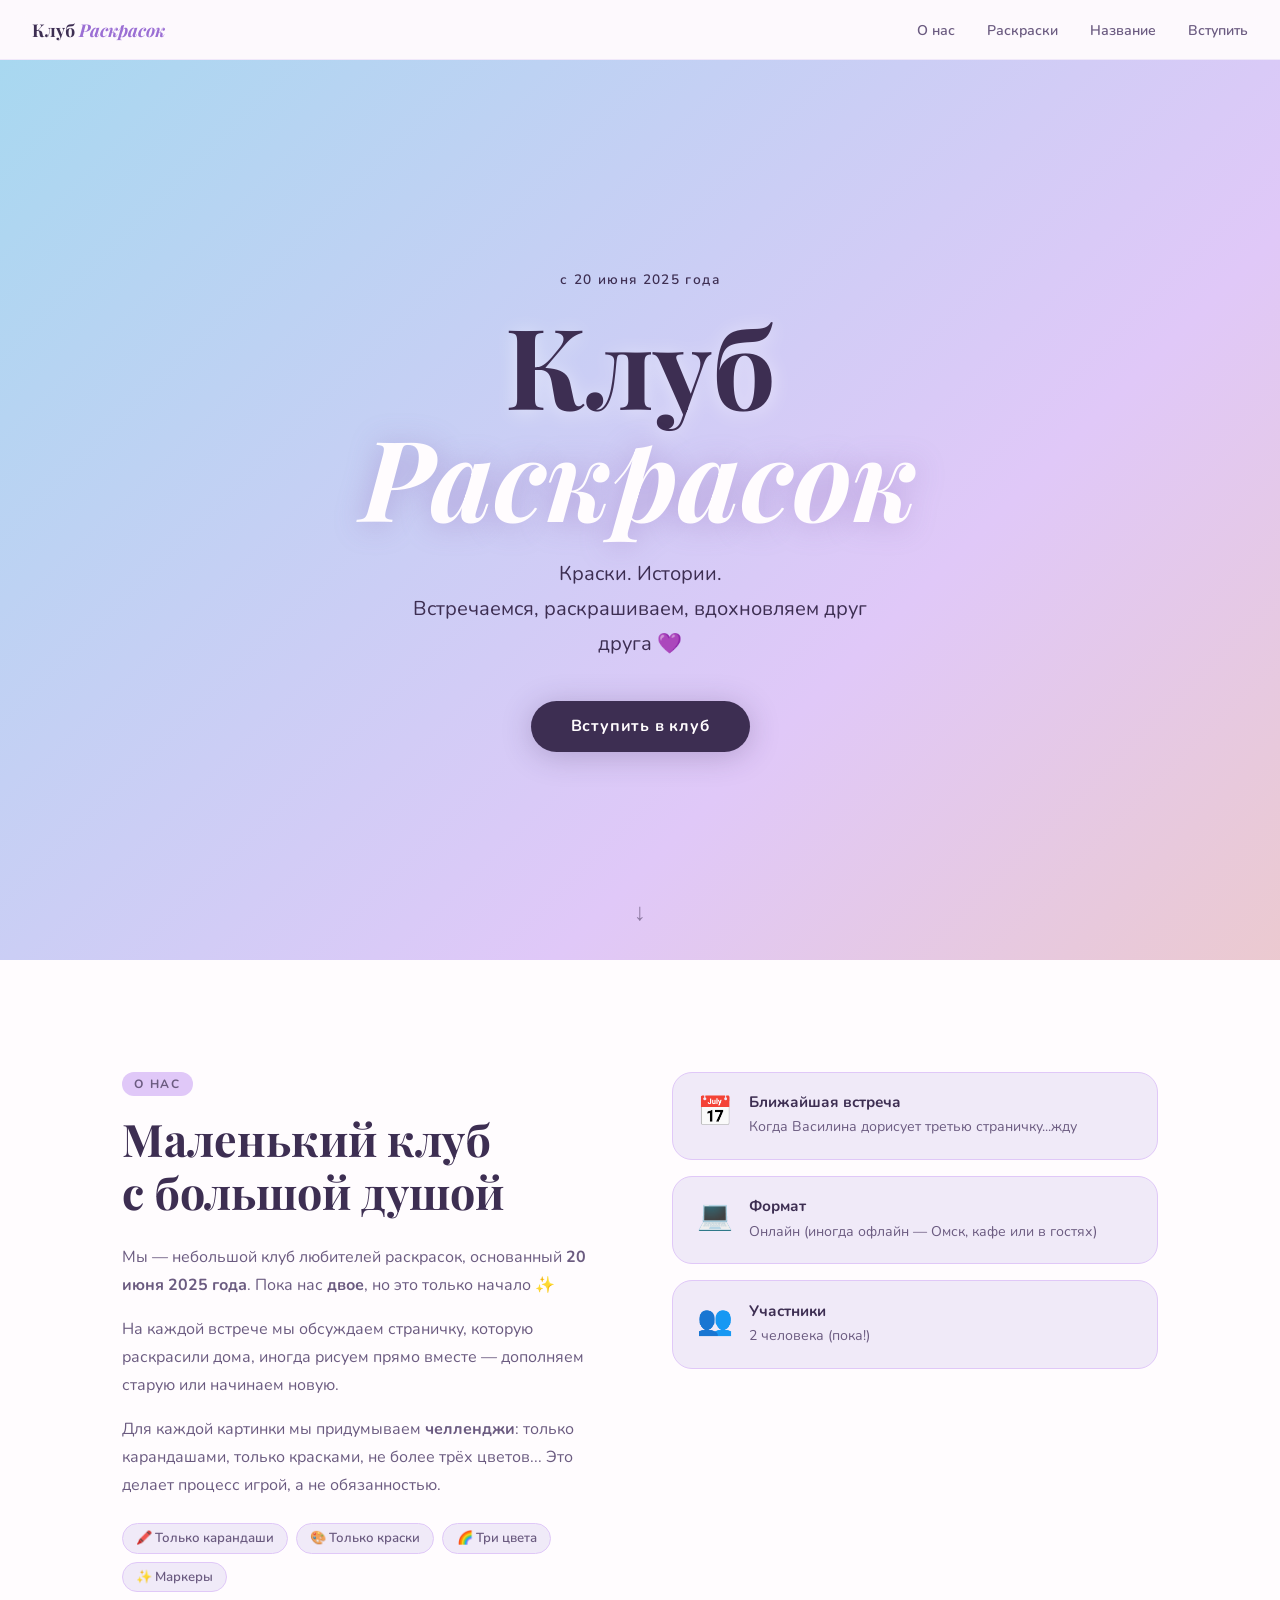
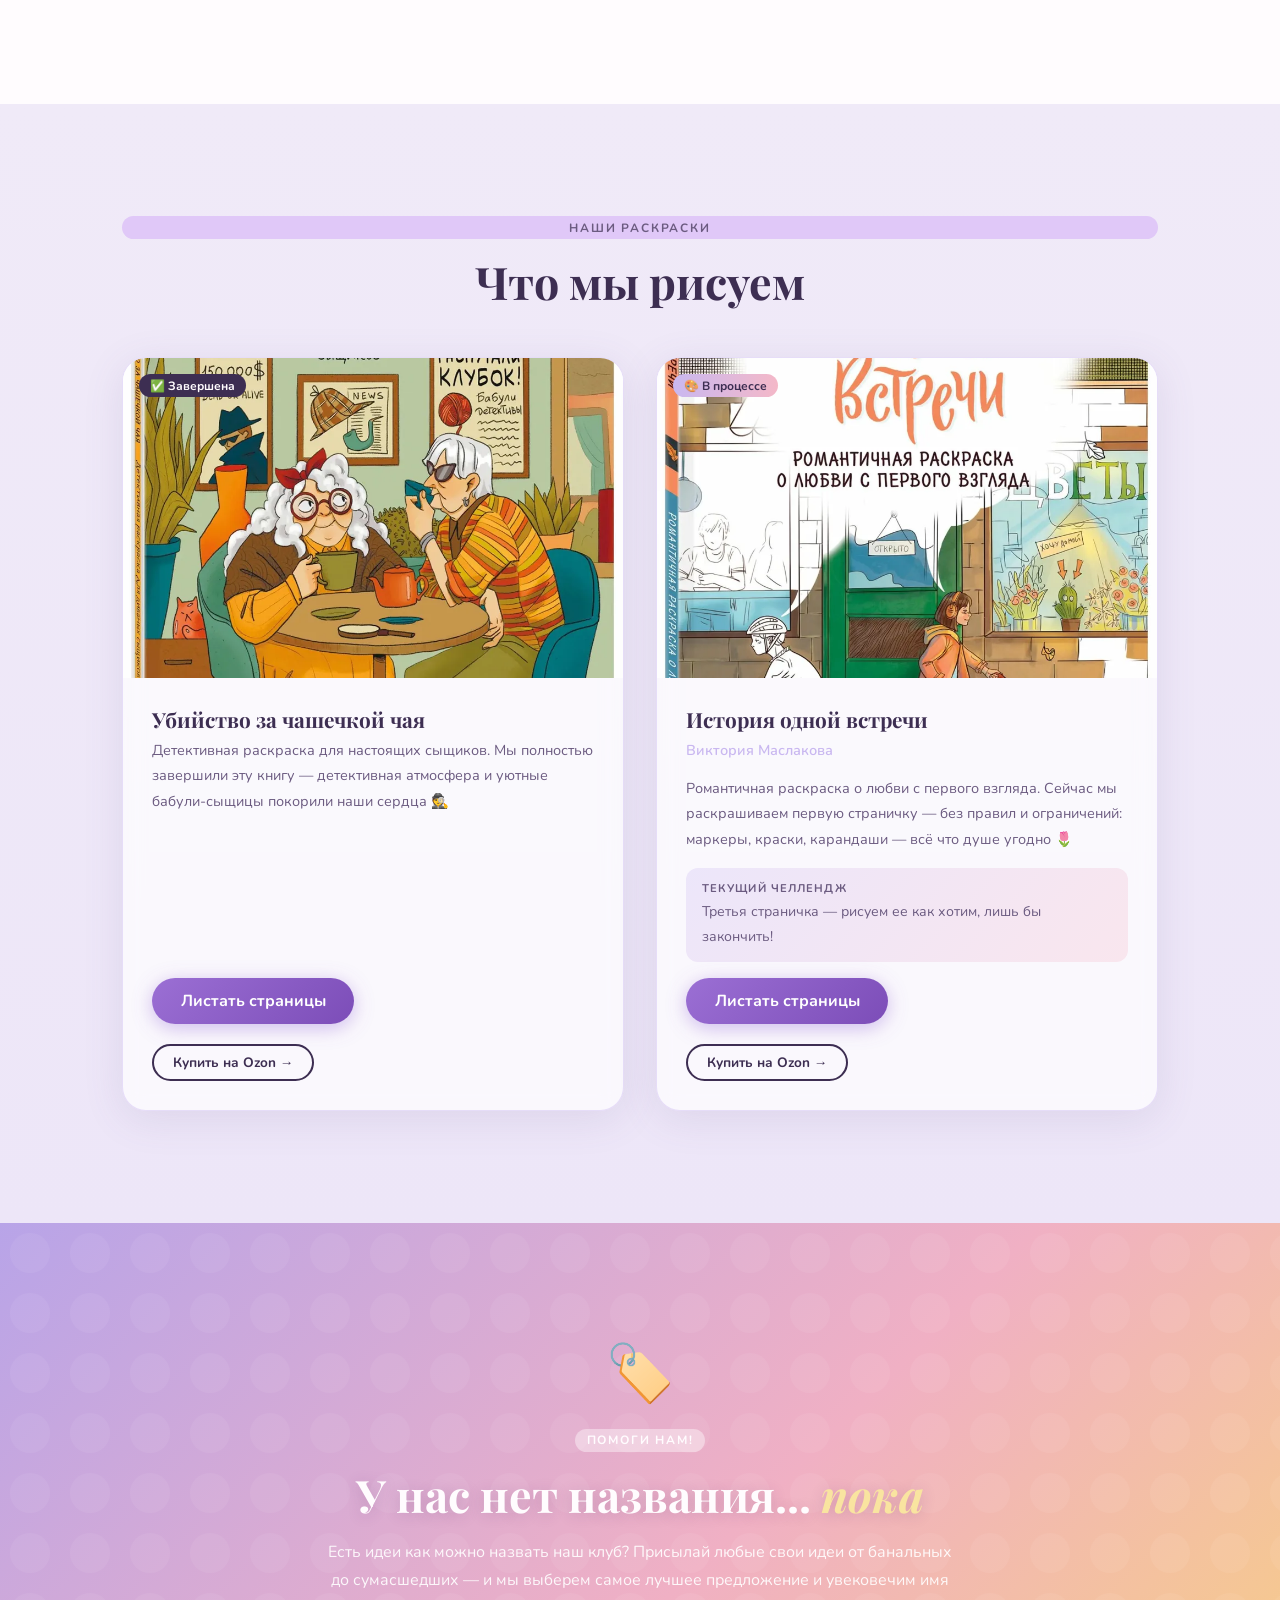
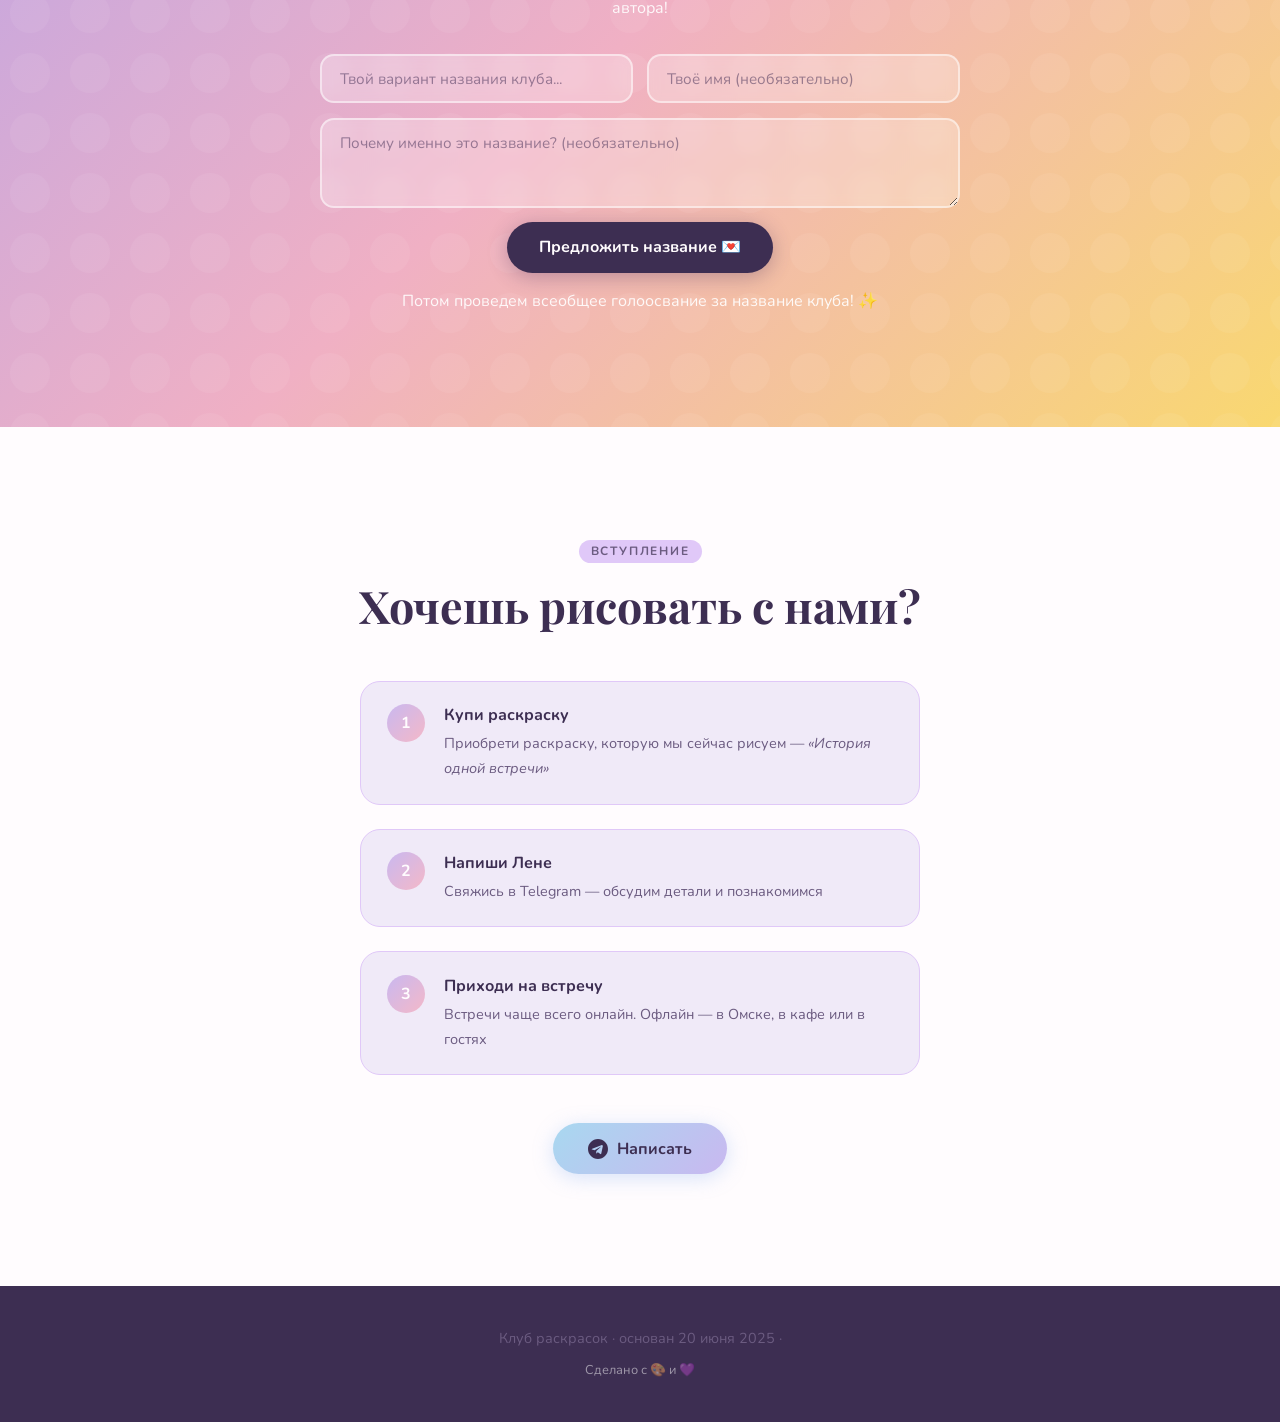
==== index.html @ 457fa199 "ь" ====
<!DOCTYPE html>
<html lang="ru">
<head>
  <meta charset="UTF-8" />
  <meta name="viewport" content="width=device-width, initial-scale=1.0" />
  <title>Клуб раскрасок</title>
  <link rel="icon" href="data:image/svg+xml,<svg xmlns='http://www.w3.org/2000/svg' viewBox='0 0 100 100'><text y='.9em' font-size='90'>🎨</text></svg>" />
  <link rel="preconnect" href="https://fonts.googleapis.com" />
  <link rel="preconnect" href="https://fonts.gstatic.com" crossorigin />
  <link href="https://fonts.googleapis.com/css2?family=Playfair+Display:ital,wght@0,400;0,700;1,400&family=Nunito:wght@300;400;600;700&display=swap" rel="stylesheet" />
  <link rel="stylesheet" href="style.css" />
</head>
<body>
  <!-- NAVIGATION -->
  <nav class="nav" id="nav">
    <a href="index.html" class="nav-logo">Клуб <em>Раскрасок</em></a>
    <ul class="nav-links">
      <li><a href="#about">О нас</a></li>
      <li><a href="#books">Раскраски</a></li>
      <li><a href="#naming">Название</a></li>
      <li><a href="#join">Вступить</a></li>
    </ul>
    <button class="nav-burger" id="nav-burger" aria-label="Меню">
      <span></span><span></span><span></span>
    </button>
  </nav>

  <!-- MOBILE MENU -->
  <div class="nav-mobile" id="nav-mobile">
    <a href="#about" class="nav-mobile-link">О нас</a>
    <a href="#books" class="nav-mobile-link">Раскраски</a>
    <a href="#naming" class="nav-mobile-link">Предложить название</a>
    <a href="#join" class="nav-mobile-link">Вступить в клуб</a>
  </div>


  <!-- HERO -->
  <section class="hero">
    <div class="hero-bg"></div>
    <div class="emoji-layer" aria-hidden="true">
      <span class="e e1">🎨</span>
      <span class="e e2">🖌️</span>
      <span class="e e3">🌸</span>
      <span class="e e4">💛</span>
      <span class="e e5">👩‍🎨</span>
      <span class="e e6">🖍️</span>
      <span class="e e7">💜</span>
      <span class="e e8">🌷</span>
      <span class="e e9">🎨</span>
      <span class="e e10">💗</span>
      <span class="e e11">✏️</span>
      <span class="e e12">🌸</span>
      <span class="e e13">🖌️</span>
      <span class="e e14">💛</span>
    </div>
    <div class="hero-content">
      <p class="hero-since">с 20 июня 2025 года</p>
      <h1 class="hero-title">Клуб<br /><em>Раскрасок</em></h1>
      <p class="hero-sub">Краски. Истории.<br />Встречаемся, раскрашиваем, вдохновляем друг друга 💜</p>
      <a href="#join" class="btn-hero">Вступить в клуб</a>
    </div>
    <div class="hero-scroll-hint">↓</div>
  </section>

  <!-- ABOUT -->
  <section class="about" id="about">
    <div class="container">
      <div class="about-grid">
        <div class="about-text">
          <span class="section-tag">О нас</span>
          <h2>Маленький клуб<br />с большой душой</h2>
          <p>Мы — небольшой клуб любителей раскрасок, основанный <strong>20 июня 2025 года</strong>. Пока нас <strong>двое</strong>, но это только начало ✨</p>
          <p>На каждой встрече мы обсуждаем страничку, которую раскрасили дома, иногда рисуем прямо вместе — дополняем старую или начинаем новую.</p>
          <p>Для каждой картинки мы придумываем <strong>челленджи</strong>: только карандашами, только красками, не более трёх цветов... Это делает процесс игрой, а не обязанностью.</p>
          <div class="about-chips">
            <span>🖍️ Только карандаши</span>
            <span>🎨 Только краски</span>
            <span>🌈 Три цвета</span>
            <span>✨ Маркеры</span>
          </div>
        </div>
        <div class="about-visual">
          <div class="about-card">
            <div class="about-card-icon">📅</div>
            <div>
              <strong>Ближайшая встреча</strong>
              <p>Когда Василина дорисует третью страничку...жду</p>
            </div>
          </div>
          <div class="about-card">
            <div class="about-card-icon">💻</div>
            <div>
              <strong>Формат</strong>
              <p>Онлайн (иногда офлайн — Омск, кафе или в гостях)</p>
            </div>
          </div>
          <div class="about-card">
            <div class="about-card-icon">👥</div>
            <div>
              <strong>Участники</strong>
              <p>2 человека (пока!)</p>
            </div>
          </div>
        </div>
      </div>
    </div>
  </section>

  <!-- BOOKS -->
  <section class="books" id="books">
    <div class="container">
      <span class="section-tag">Наши раскраски</span>
      <h2>Что мы рисуем</h2>
      <div class="books-grid">

        <!-- Book 1 — completed -->
        <div class="book-card done">
          <div class="book-badge">✅ Завершена</div>
          <div class="book-img-wrap">
            <img src="book1.png" alt="Убийство за чашечкой чая" />
          </div>
          <div class="book-info">
            <h3>Убийство за чашечкой чая</h3>
            <p>Детективная раскраска для настоящих сыщиков. Мы полностью завершили эту книгу — детективная атмосфера и уютные бабули-сыщицы покорили наши сердца 🕵️</p>
            <div class="book-buttons"><a href="review-tea.html" class="btn-review">Листать страницы</a><a href="https://ozon.ru/t/fIJkJTm" target="_blank" rel="noopener" class="btn-outline">Купить на Ozon →</a></div>
          </div>
        </div>

        <!-- Book 2 — in progress -->
        <div class="book-card active">
          <div class="book-badge progress">🎨 В процессе</div>
          <div class="book-img-wrap">
            <img src="book2.png" alt="История одной встречи" />
          </div>
          <div class="book-info">
            <h3>История одной встречи</h3>
            <p class="book-author">Виктория Маслакова</p>
            <p>Романтичная раскраска о любви с первого взгляда. Сейчас мы раскрашиваем первую страничку — без правил и ограничений: маркеры, краски, карандаши — всё что душе угодно 🌷</p>
            <div class="challenge-box">
              <span class="challenge-label">Текущий челлендж</span>
              <p>Третья страничка — рисуем ее как хотим, лишь бы закончить!</p>
            </div>
            <div class="book-buttons"><a href="review-meeting.html" class="btn-review">Листать страницы</a><a href="https://ozon.ru/t/7WxLxIC" target="_blank" rel="noopener" class="btn-outline">Купить на Ozon →</a></div>
          </div>
        </div>

      </div>
    </div>
  </section>

  <!-- NAME PROPOSAL -->
  <section class="naming" id="naming">
    <div class="container">
      <div class="naming-inner">
        <div class="naming-deco" aria-hidden="true">🏷️</div>
        <span class="section-tag light">Помоги нам!</span>
        <h2>У нас нет названия... <em>пока</em></h2>
        <p>Есть идеи как можно назвать наш клуб? Присылай любые свои идеи от банальных до сумасшедших — и мы выберем самое лучшее предложение и увековечим имя автора!</p>
        <form class="name-form" action="https://formspree.io/f/xlgpzerj" method="POST">
          <input type="hidden" name="_subject" value="Предложение названия клуба раскрасок" />
          <input type="hidden" name="_replyto" value="eavrublevskaya@gmail.com" />
          <input type="hidden" name="email" value="eavrublevskaya@gmail.com" />
          <div class="form-row">
            <input type="text" name="club_name" placeholder="Твой вариант названия клуба..." required />
            <input type="text" name="author" placeholder="Твоё имя (необязательно)" />
          </div>
          <textarea name="message" placeholder="Почему именно это название? (необязательно)" rows="3"></textarea>
          <button type="submit" class="btn-submit">Предложить название 💌</button>
          <p class="form-note">Потом проведем всеобщее голоосвание за название клуба! ✨</p>
        </form>
      </div>
    </div>
  </section>

  <!-- JOIN -->
  <section class="join" id="join">
    <div class="container">
      <span class="section-tag">Вступление</span>
      <h2>Хочешь рисовать с нами?</h2>
      <div class="join-steps">
        <div class="step">
          <div class="step-num">1</div>
          <div class="step-text">
            <strong>Купи раскраску</strong>
            <p>Приобрети раскраску, которую мы сейчас рисуем — <em>«История одной встречи»</em></p>
          </div>
        </div>
        <div class="step">
          <div class="step-num">2</div>
          <div class="step-text">
            <strong>Напиши Лене</strong>
            <p>Свяжись в Telegram — обсудим детали и познакомимся</p>
          </div>
        </div>
        <div class="step">
          <div class="step-num">3</div>
          <div class="step-text">
            <strong>Приходи на встречу</strong>
            <p>Встречи чаще всего онлайн. Офлайн — в Омске, в кафе или в гостях</p>
          </div>
        </div>
      </div>
      <a href="https://t.me/plack14" target="_blank" rel="noopener" class="btn-tg">
        <svg viewBox="0 0 24 24" fill="currentColor" width="20" height="20"><path d="M12 0C5.373 0 0 5.373 0 12s5.373 12 12 12 12-5.373 12-12S18.627 0 12 0zm5.894 8.221-1.97 9.28c-.145.658-.537.818-1.084.508l-3-2.21-1.447 1.394c-.16.16-.295.295-.605.295l.213-3.053 5.56-5.023c.242-.213-.054-.333-.373-.12L7.88 13.626l-2.96-.924c-.643-.204-.657-.643.136-.953l11.57-4.461c.537-.194 1.006.131.834.933z"/></svg>
        Написать
      </a>
    </div>
  </section>

  <!-- FOOTER -->
  <footer class="footer">
    <div class="container">
      <p>Клуб раскрасок · основан 20 июня 2025 · 
      <p class="footer-sub">Сделано с 🎨 и 💜</p>
    </div>
  </footer>

  <script src="main.js"></script>

  <script>
    // Навигация
    const burger = document.getElementById('nav-burger');
    const mobileMenu = document.getElementById('nav-mobile');
    const nav = document.getElementById('nav');

    burger.addEventListener('click', () => {
      burger.classList.toggle('open');
      mobileMenu.classList.toggle('open');
    });

    // Закрывать меню при клике на ссылку
    document.querySelectorAll('.nav-mobile-link').forEach(link => {
      link.addEventListener('click', () => {
        burger.classList.remove('open');
        mobileMenu.classList.remove('open');
      });
    });

    // Тень при скролле
    window.addEventListener('scroll', () => {
      nav.classList.toggle('scrolled', window.scrollY > 10);
    });
  </script>
</body>
</html>
---- style.css ----
/* ===== RESET & BASE ===== */
*, *::before, *::after { box-sizing: border-box; margin: 0; padding: 0; }

:root {
  --sky: #a8d8f0;
  --rose: #f4b8c8;
  --lavender: #c9b8f0;
  --butter: #f9e4a0;
  --peach: #f7cba8;
  --lilac: #e0c8f8;
  --mist: #f0eaf8;
  --ink: #3d2e52;
  --ink-soft: #6b5b80;
  --white: #fffcfe;
  --card-bg: rgba(255,255,255,0.72);
  --radius: 20px;
  --shadow: 0 8px 40px rgba(100,80,140,0.12);
}

html { scroll-behavior: smooth; }

body {
  font-family: 'Nunito', sans-serif;
  color: var(--ink);
  background: var(--mist);
  overflow-x: hidden;
}

h1, h2, h3 { font-family: 'Playfair Display', serif; line-height: 1.2; }
h2 { font-size: clamp(1.8rem, 4vw, 2.8rem); margin-bottom: 1rem; }
p { line-height: 1.75; color: var(--ink-soft); }
a { color: inherit; text-decoration: none; }

.container {
  max-width: 1100px;
  margin: 0 auto;
  padding: 0 2rem;
}

.section-tag {
  display: inline-block;
  font-size: 0.75rem;
  font-weight: 700;
  letter-spacing: 0.15em;
  text-transform: uppercase;
  color: var(--ink-soft);
  background: var(--lilac);
  padding: 0.3em 1em;
  border-radius: 999px;
  margin-bottom: 1rem;
}

.section-tag.light {
  background: rgba(255,255,255,0.4);
  color: var(--white);
}

/* ===== HERO ===== */
.hero {
  position: relative;
  min-height: 100vh;
  display: flex;
  align-items: center;
  justify-content: center;
  overflow: hidden;
}

.hero-bg {
  position: absolute;
  inset: 0;
  background: linear-gradient(
    -45deg,
    #a8d8f0,
    #c9b8f0,
    #f4b8c8,
    #f9e4a0,
    #f7cba8,
    #e0c8f8,
    #a8d8f0
  );
  background-size: 400% 400%;
  animation: gradientShift 12s ease infinite;
  z-index: 0;
}

@keyframes gradientShift {
  0%   { background-position: 0% 50%; }
  50%  { background-position: 100% 50%; }
  100% { background-position: 0% 50%; }
}

/* Floating emojis */
.emoji-layer {
  position: absolute;
  inset: 0;
  pointer-events: none;
  z-index: 1;
}

.e {
  position: absolute;
  font-size: clamp(1.5rem, 3vw, 2.8rem);
  opacity: 0;
  animation: floatEmoji var(--dur, 14s) var(--delay, 0s) ease-in-out infinite;
  filter: blur(0.5px);
}

@keyframes floatEmoji {
  0%   { opacity: 0; transform: translateY(0) rotate(0deg) scale(0.8); }
  10%  { opacity: 0.35; }
  50%  { opacity: 0.25; transform: translateY(-60px) rotate(15deg) scale(1.1); }
  90%  { opacity: 0.3; }
  100% { opacity: 0; transform: translateY(-120px) rotate(-10deg) scale(0.9); }
}

.e1  { left: 5%;  top: 80%; --dur: 16s; --delay: 0s;    }
.e2  { left: 15%; top: 20%; --dur: 13s; --delay: 2s;    }
.e3  { left: 25%; top: 65%; --dur: 18s; --delay: 0.5s;  }
.e4  { left: 35%; top: 10%; --dur: 14s; --delay: 3s;    }
.e5  { left: 50%; top: 75%; --dur: 17s; --delay: 1s;    }
.e6  { left: 60%; top: 30%; --dur: 12s; --delay: 4s;    }
.e7  { left: 70%; top: 55%; --dur: 15s; --delay: 1.5s;  }
.e8  { left: 80%; top: 15%; --dur: 19s; --delay: 2.5s;  }
.e9  { left: 88%; top: 70%; --dur: 13s; --delay: 0.8s;  }
.e10 { left: 95%; top: 40%; --dur: 16s; --delay: 3.5s;  }
.e11 { left: 42%; top: 45%; --dur: 20s; --delay: 5s;    }
.e12 { left: 8%;  top: 40%; --dur: 11s; --delay: 6s;    }
.e13 { left: 55%; top: 88%; --dur: 17s; --delay: 7s;    }
.e14 { left: 73%; top: 8%;  --dur: 14s; --delay: 8s;    }
.e15 { left: 30%; top: 90%; --dur: 16s; --delay: 9s;    }

.hero-content {
  position: relative;
  z-index: 2;
  text-align: center;
  padding: 2rem;
}

.hero-since {
  font-size: 0.85rem;
  font-weight: 600;
  letter-spacing: 0.1em;
  color: var(--ink);
  opacity: 0.7;
  margin-bottom: 1rem;
  animation: fadeUp 0.8s 0.2s both;
}

.hero-title {
  font-size: clamp(3.5rem, 10vw, 7rem);
  font-weight: 700;
  color: var(--ink);
  line-height: 1;
  text-shadow: 0 2px 20px rgba(255,255,255,0.5);
  animation: fadeUp 0.8s 0.4s both;
  margin-bottom: 1.5rem;
}

.hero-title em {
  font-style: italic;
  color: var(--white);
  text-shadow: 0 2px 30px rgba(140,100,180,0.4);
}

.hero-sub {
  font-size: clamp(1rem, 2.5vw, 1.25rem);
  color: var(--ink);
  opacity: 0.8;
  max-width: 480px;
  margin: 0 auto 2.5rem;
  animation: fadeUp 0.8s 0.6s both;
}

.btn-hero {
  display: inline-block;
  background: var(--ink);
  color: var(--white);
  padding: 0.9em 2.5em;
  border-radius: 999px;
  font-weight: 700;
  font-size: 1rem;
  letter-spacing: 0.05em;
  box-shadow: 0 4px 30px rgba(60,40,90,0.25);
  transition: transform 0.2s, box-shadow 0.2s;
  animation: fadeUp 0.8s 0.8s both;
}

.btn-hero:hover {
  transform: translateY(-3px);
  box-shadow: 0 8px 40px rgba(60,40,90,0.3);
}

.hero-scroll-hint {
  position: absolute;
  bottom: 2rem;
  left: 50%;
  transform: translateX(-50%);
  z-index: 2;
  font-size: 1.5rem;
  color: var(--ink);
  opacity: 0.5;
  animation: bounce 2s infinite;
}

@keyframes bounce {
  0%, 100% { transform: translateX(-50%) translateY(0); }
  50%       { transform: translateX(-50%) translateY(8px); }
}

@keyframes fadeUp {
  from { opacity: 0; transform: translateY(30px); }
  to   { opacity: 1; transform: translateY(0); }
}

/* ===== ABOUT ===== */
.about {
  padding: 7rem 0;
  background: var(--white);
}

.about-grid {
  display: grid;
  grid-template-columns: 1fr 1fr;
  gap: 4rem;
  align-items: start;
}

.about-text h2 { margin-bottom: 1.5rem; }
.about-text p  { margin-bottom: 1rem; }

.about-chips {
  display: flex;
  flex-wrap: wrap;
  gap: 0.5rem;
  margin-top: 1.5rem;
}

.about-chips span {
  background: var(--mist);
  border: 1.5px solid var(--lilac);
  color: var(--ink-soft);
  font-size: 0.82rem;
  font-weight: 600;
  padding: 0.4em 1em;
  border-radius: 999px;
}

.about-visual {
  display: flex;
  flex-direction: column;
  gap: 1rem;
}

.about-card {
  display: flex;
  align-items: flex-start;
  gap: 1rem;
  background: var(--mist);
  border: 1.5px solid var(--lilac);
  border-radius: var(--radius);
  padding: 1.2rem 1.5rem;
  transition: transform 0.2s, box-shadow 0.2s;
}

.about-card:hover {
  transform: translateY(-3px);
  box-shadow: var(--shadow);
}

.about-card-icon { font-size: 1.8rem; flex-shrink: 0; }
.about-card strong { display: block; color: var(--ink); font-size: 0.95rem; margin-bottom: 0.2rem; }
.about-card p { font-size: 0.88rem; margin: 0; }

/* ===== BOOKS ===== */
.books {
  padding: 7rem 0;
  background: linear-gradient(180deg, var(--mist) 0%, #ede6f8 100%);
}

.books > .container > .section-tag { display: block; text-align: center; }
.books h2 { text-align: center; margin-bottom: 3rem; }

.books-grid {
  display: grid;
  grid-template-columns: 1fr 1fr;
  gap: 2rem;
  align-items: stretch;
}

.book-card {
  background: var(--card-bg);
  backdrop-filter: blur(10px);
  border-radius: 24px;
  border: 1.5px solid rgba(200,180,240,0.4);
  overflow: hidden;
  box-shadow: var(--shadow);
  position: relative;
  transition: transform 0.3s, box-shadow 0.3s;
  display: flex;
  flex-direction: column;
}

.book-card:hover {
  transform: translateY(-6px);
  box-shadow: 0 20px 60px rgba(100,80,140,0.18);
}

.book-badge {
  position: absolute;
  top: 1rem;
  left: 1rem;
  background: var(--ink);
  color: var(--white);
  font-size: 0.75rem;
  font-weight: 700;
  padding: 0.3em 0.9em;
  border-radius: 999px;
  z-index: 2;
}

.book-badge.progress {
  background: linear-gradient(90deg, #c9b8f0, #f4b8c8);
  color: var(--ink);
}

.book-img-wrap {
  overflow: hidden;
  height: 320px;
  background: linear-gradient(135deg, var(--sky) 0%, var(--lilac) 100%);
  display: flex;
  align-items: center;
  justify-content: center;
}

.book-img-wrap img {
  width: 100%;
  height: 100%;
  object-fit: cover;
  transition: transform 0.5s;
}

.book-card:hover .book-img-wrap img {
  transform: scale(1.04);
}

.book-info {
  padding: 1.8rem;
  display: flex;
  flex-direction: column;
  flex: 1;
}

.book-buttons {
  margin-top: auto;
  display: flex;
  flex-direction: column;
  gap: 0.6rem;
  align-items: flex-start;
}

.book-info h3 {
  font-size: 1.3rem;
  margin-bottom: 0.4rem;
}

.book-author {
  font-size: 0.85rem;
  color: var(--lavender);
  font-weight: 600;
  margin-bottom: 0.8rem !important;
}

.book-info p { font-size: 0.9rem; margin-bottom: 1rem; }

.challenge-box {
  background: linear-gradient(135deg, rgba(201,184,240,0.3), rgba(244,184,200,0.3));
  border-radius: 12px;
  padding: 0.8rem 1rem;
  margin-bottom: 1rem;
}

.challenge-label {
  display: block;
  font-size: 0.7rem;
  font-weight: 700;
  letter-spacing: 0.1em;
  text-transform: uppercase;
  color: var(--ink-soft);
  margin-bottom: 0.3rem;
}

.challenge-box p { font-size: 0.88rem; margin: 0; }

.btn-outline {
  display: inline-block;
  border: 2px solid var(--ink);
  color: var(--ink);
  padding: 0.55em 1.4em;
  border-radius: 999px;
  font-size: 0.85rem;
  font-weight: 700;
  transition: background 0.2s, color 0.2s;
}

.btn-outline:hover {
  background: var(--ink);
  color: var(--white);
}

/* ===== NAMING ===== */
.naming {
  padding: 7rem 0;
  background: linear-gradient(135deg, #b8a4e8 0%, #f0b0c4 50%, #f9d870 100%);
  text-align: center;
  position: relative;
  overflow: hidden;
}

.naming::before {
  content: '';
  position: absolute;
  inset: 0;
  background: url("data:image/svg+xml,%3Csvg width='60' height='60' viewBox='0 0 60 60' xmlns='http://www.w3.org/2000/svg'%3E%3Cg fill='none' fill-rule='evenodd'%3E%3Cg fill='%23ffffff' fill-opacity='0.06'%3E%3Ccircle cx='30' cy='30' r='20'/%3E%3C/g%3E%3C/g%3E%3C/svg%3E");
}

.naming-inner {
  position: relative;
  z-index: 1;
  max-width: 640px;
  margin: 0 auto;
}

.naming-deco { font-size: 3.5rem; margin-bottom: 1rem; display: block; }

.naming h2 {
  color: var(--white);
  text-shadow: 0 2px 15px rgba(80,40,100,0.2);
  margin-bottom: 1rem;
}

.naming h2 em { color: var(--butter); }
.naming > .container > .naming-inner > p,
.naming p { color: rgba(255,255,255,0.9); margin-bottom: 2rem; font-size: 1rem; }

.name-form {
  display: flex;
  flex-direction: column;
  gap: 0.9rem;
  text-align: left;
}

.form-row {
  display: grid;
  grid-template-columns: 1fr 1fr;
  gap: 0.9rem;
}

.name-form input,
.name-form textarea {
  width: 100%;
  padding: 0.85em 1.2em;
  border: 2px solid rgba(255,255,255,0.5);
  border-radius: 14px;
  background: rgba(255,255,255,0.25);
  color: var(--ink);
  font-family: 'Nunito', sans-serif;
  font-size: 0.95rem;
  backdrop-filter: blur(6px);
  outline: none;
  transition: border-color 0.2s, background 0.2s;
}

.name-form input::placeholder,
.name-form textarea::placeholder { color: rgba(60,40,80,0.5); }

.name-form input:focus,
.name-form textarea:focus {
  border-color: rgba(255,255,255,0.9);
  background: rgba(255,255,255,0.4);
}

.btn-submit {
  background: var(--ink);
  color: var(--white);
  border: none;
  padding: 0.9em 2em;
  border-radius: 999px;
  font-family: 'Nunito', sans-serif;
  font-size: 1rem;
  font-weight: 700;
  cursor: pointer;
  align-self: center;
  transition: transform 0.2s, box-shadow 0.2s;
  box-shadow: 0 4px 20px rgba(60,40,90,0.3);
}

.btn-submit:hover {
  transform: translateY(-2px);
  box-shadow: 0 8px 30px rgba(60,40,90,0.4);
}

.form-note {
  text-align: center;
  font-size: 0.8rem;
  color: rgba(255,255,255,0.75);
  margin: 0 !important;
}

/* ===== JOIN ===== */
.join {
  padding: 7rem 0;
  background: var(--white);
  text-align: center;
}

.join h2 { margin-bottom: 3rem; }

.join-steps {
  display: flex;
  flex-direction: column;
  gap: 1.5rem;
  max-width: 560px;
  margin: 0 auto 3rem;
  text-align: left;
}

.step {
  display: flex;
  align-items: flex-start;
  gap: 1.2rem;
  background: var(--mist);
  border-radius: var(--radius);
  padding: 1.4rem 1.6rem;
  border: 1.5px solid var(--lilac);
}

.step-num {
  width: 2.4rem;
  height: 2.4rem;
  min-width: 2.4rem;
  background: linear-gradient(135deg, var(--lavender), var(--rose));
  color: var(--white);
  border-radius: 50%;
  display: flex;
  align-items: center;
  justify-content: center;
  font-weight: 700;
  font-size: 1rem;
}

.step-text strong {
  display: block;
  color: var(--ink);
  margin-bottom: 0.3rem;
}

.step-text p { font-size: 0.9rem; margin: 0; }

.btn-tg {
  display: inline-flex;
  align-items: center;
  gap: 0.6rem;
  background: linear-gradient(135deg, #a8d8f0, #c9b8f0);
  color: var(--ink);
  padding: 0.9em 2.2em;
  border-radius: 999px;
  font-weight: 700;
  font-size: 1rem;
  box-shadow: 0 4px 20px rgba(140,180,240,0.35);
  transition: transform 0.2s, box-shadow 0.2s;
}

.btn-tg:hover {
  transform: translateY(-3px);
  box-shadow: 0 8px 30px rgba(140,180,240,0.45);
}

/* ===== FOOTER ===== */
.footer {
  background: var(--ink);
  color: rgba(255,255,255,0.7);
  text-align: center;
  padding: 2.5rem 1rem;
  font-size: 0.9rem;
}

.footer a { color: var(--lilac); font-weight: 600; }
.footer-sub { margin-top: 0.5rem; font-size: 0.8rem; opacity: 0.5; color: #fff; }

/* ===== RESPONSIVE ===== */
@media (max-width: 768px) {
  .about-grid   { grid-template-columns: 1fr; gap: 2.5rem; }
  .books-grid   { grid-template-columns: 1fr; }
  .form-row     { grid-template-columns: 1fr; }
  .hero-title   { font-size: 3.5rem; }
}

/* ===== КНОПКА ЛИСТАТЬ СТРАНИЦЫ ===== */
.btn-review {
  display: inline-block;
  background: linear-gradient(135deg, #9b6fd4, #7c4db8);
  color: #fff !important;
  padding: 0.75em 1.8em;
  border-radius: 999px;
  font-size: 1rem;
  font-weight: 700;
  border: none;
  margin-bottom: 0.6rem;
  box-shadow: 0 4px 20px rgba(120,70,200,0.35);
  transition: transform 0.25s, box-shadow 0.25s;
  position: relative;
  overflow: hidden;
}


.btn-review:hover {
  transform: scale(1.08);
  box-shadow: 0 8px 30px rgba(120,70,200,0.45);
  color: #fff !important;
}



/* ===== НАВИГАЦИЯ ===== */
.nav {
  position: fixed;
  top: 0;
  left: 0;
  right: 0;
  z-index: 100;
  padding: 0 2rem;
  height: 60px;
  display: flex;
  align-items: center;
  justify-content: space-between;
  background: rgba(255,252,254,0.85);
  backdrop-filter: blur(12px);
  border-bottom: 1px solid rgba(200,180,240,0.25);
  transition: box-shadow 0.3s;
}

.nav.scrolled {
  box-shadow: 0 4px 24px rgba(100,80,140,0.1);
}

.nav-logo {
  font-family: 'Playfair Display', serif;
  font-size: 1.1rem;
  font-weight: 700;
  color: var(--ink);
  text-decoration: none;
}

.nav-logo em {
  font-style: italic;
  color: #9b6fd4;
}

.nav-links {
  display: flex;
  align-items: center;
  gap: 2rem;
  list-style: none;
}

.nav-links a {
  font-size: 0.88rem;
  font-weight: 600;
  color: var(--ink-soft);
  text-decoration: none;
  transition: color 0.2s;
}

.nav-links a:hover { color: #9b6fd4; }

/* Бургер */
.nav-burger {
  display: none;
  flex-direction: column;
  gap: 5px;
  cursor: pointer;
  background: none;
  border: none;
  padding: 4px;
}

.nav-burger span {
  display: block;
  width: 24px;
  height: 2px;
  background: var(--ink);
  border-radius: 2px;
  transition: transform 0.3s, opacity 0.3s;
}

.nav-burger.open span:nth-child(1) { transform: translateY(7px) rotate(45deg); }
.nav-burger.open span:nth-child(2) { opacity: 0; }
.nav-burger.open span:nth-child(3) { transform: translateY(-7px) rotate(-45deg); }

/* Мобильное меню */
.nav-mobile {
  display: none;
  position: fixed;
  top: 60px;
  left: 0;
  right: 0;
  background: rgba(255,252,254,0.97);
  backdrop-filter: blur(12px);
  border-bottom: 1px solid rgba(200,180,240,0.3);
  z-index: 99;
  padding: 1.5rem 2rem;
  flex-direction: column;
  gap: 1.2rem;
}

.nav-mobile.open { display: flex; }

.nav-mobile a {
  font-size: 1rem;
  font-weight: 600;
  color: var(--ink-soft);
  text-decoration: none;
  padding: 0.4rem 0;
  border-bottom: 1px solid rgba(200,180,240,0.2);
  transition: color 0.2s;
}

.nav-mobile a:hover { color: #9b6fd4; }

/* Отступ под nav */
body { padding-top: 60px; }

@media (max-width: 768px) {
  .nav-links { display: none; }
  .nav-burger { display: flex; }
}

/* ===== REVEAL ANIMATION ===== */
.reveal {
  opacity: 0;
  transform: translateY(28px);
  transition: opacity 0.65s ease, transform 0.65s ease;
}

.reveal.visible {
  opacity: 1;
  transform: translateY(0);
}
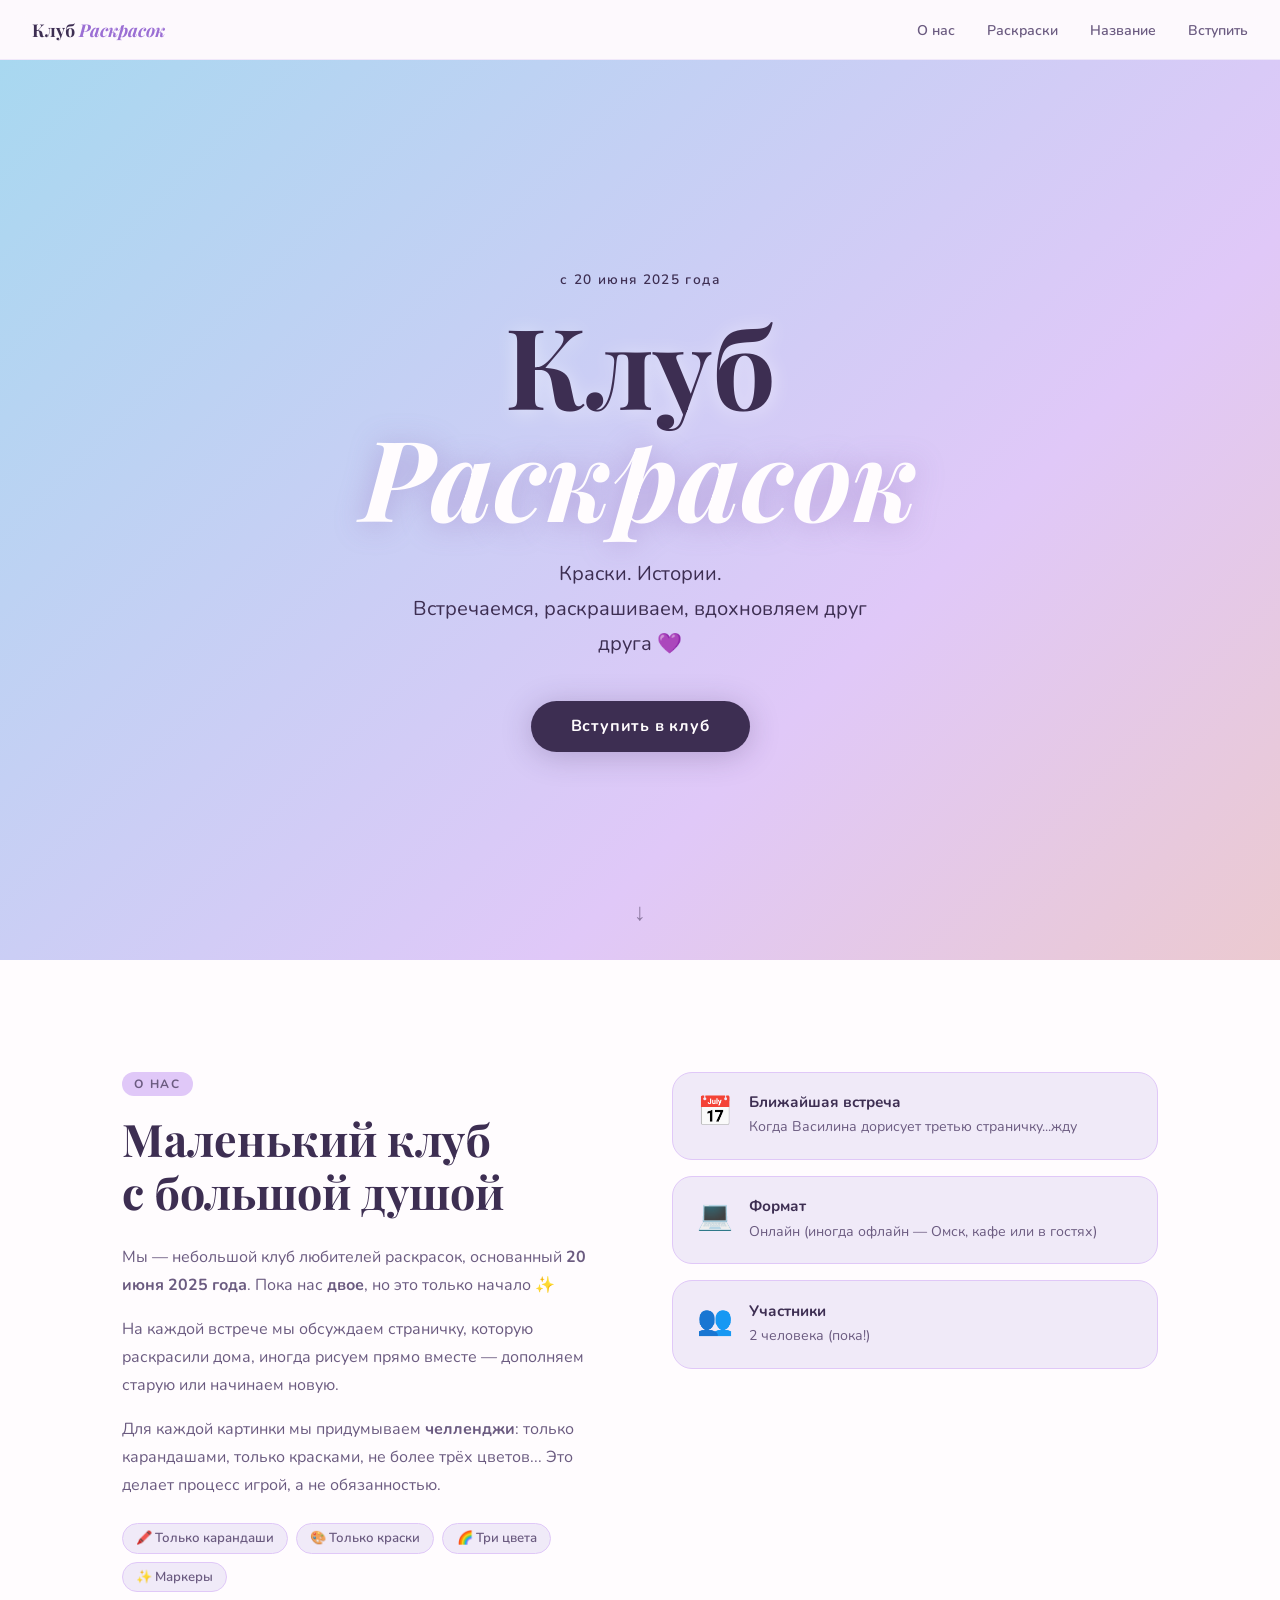
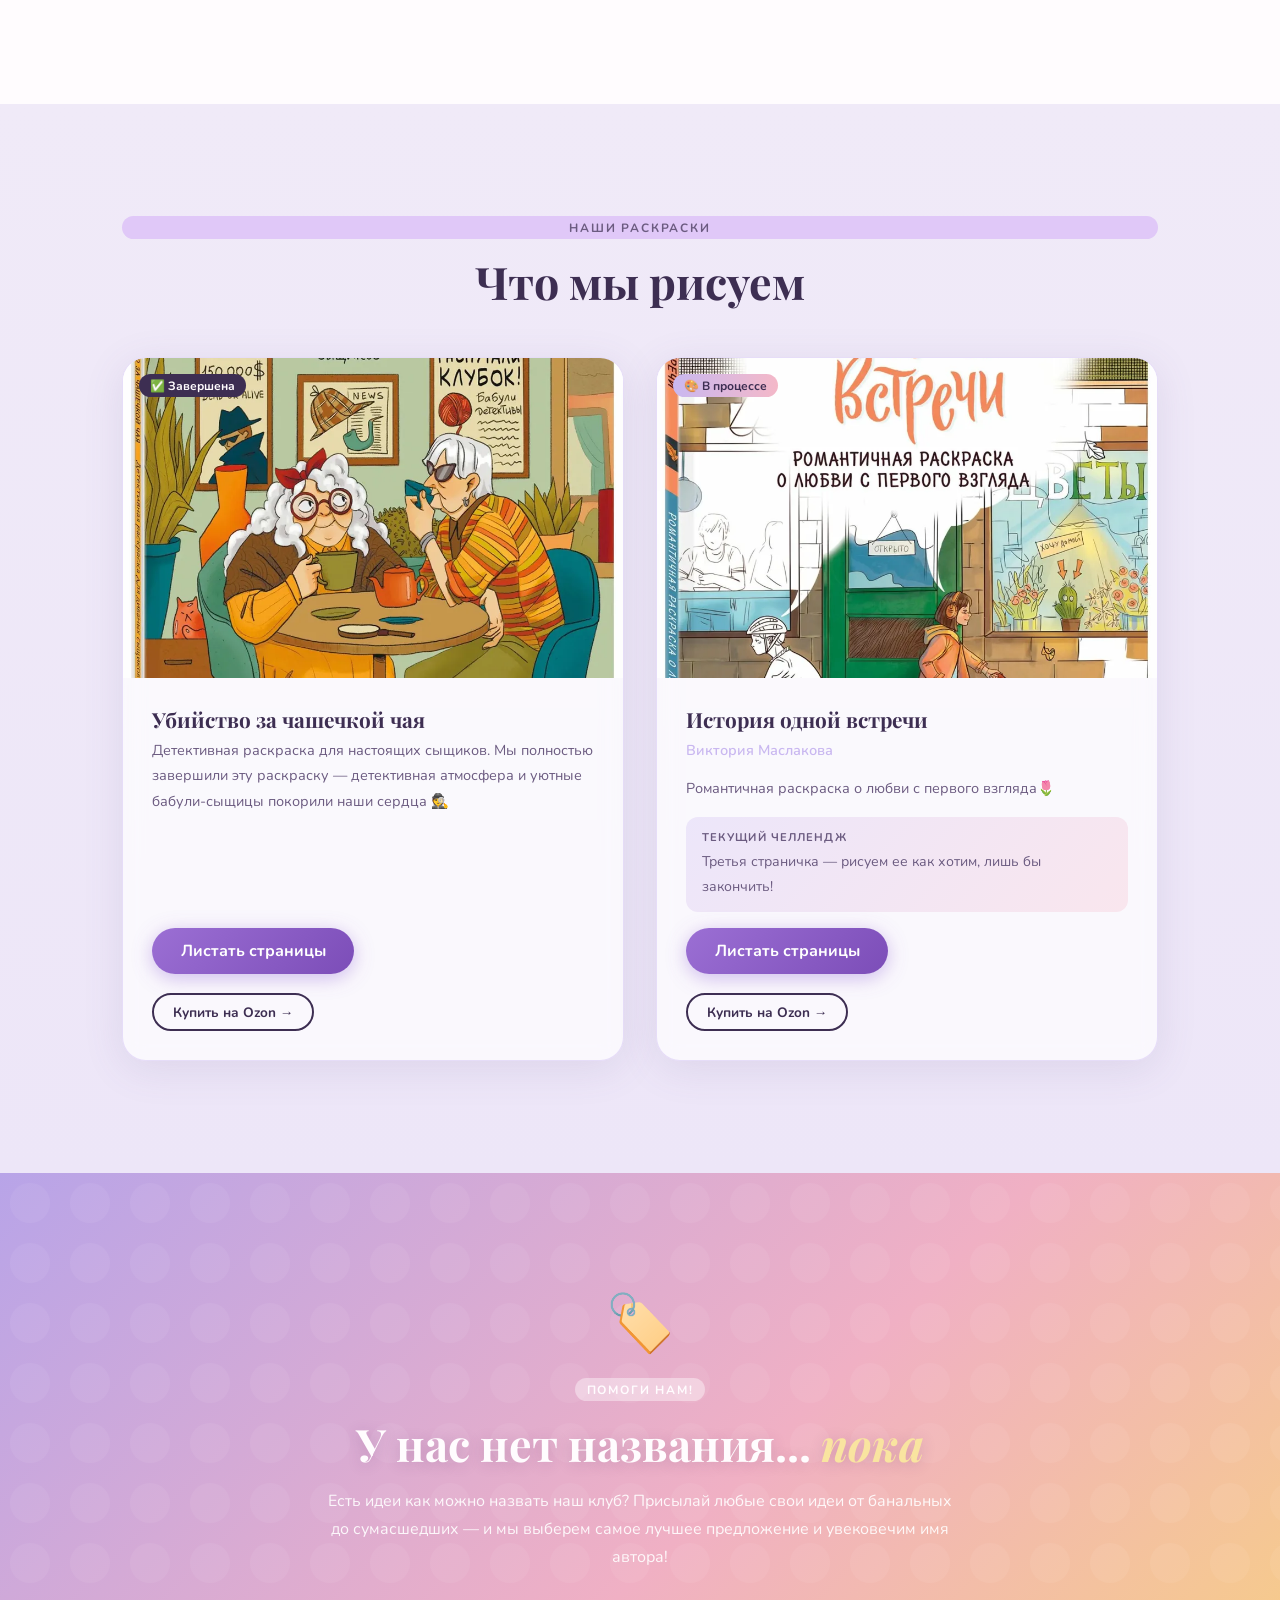
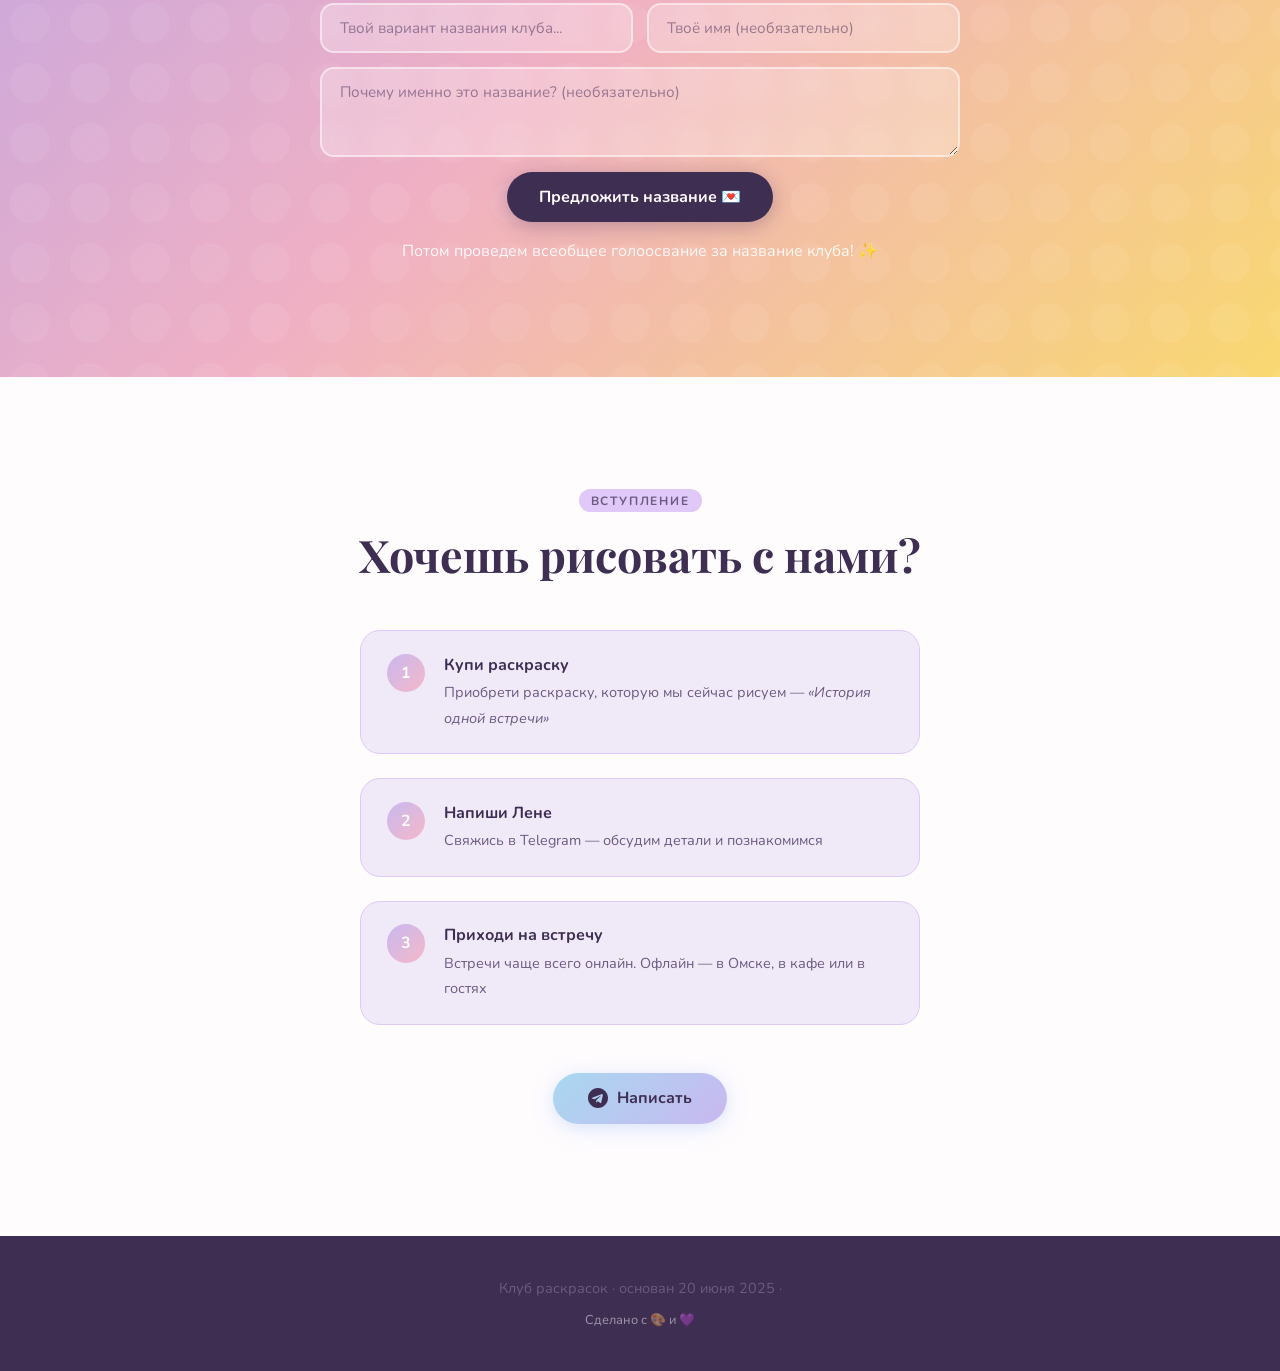
==== commit d9dea83b: "небольшие правки текста на главной странице" ====
--- a/index.html
+++ b/index.html
@@ -121,7 +121,7 @@
           </div>
           <div class="book-info">
             <h3>Убийство за чашечкой чая</h3>
-            <p>Детективная раскраска для настоящих сыщиков. Мы полностью завершили эту книгу — детективная атмосфера и уютные бабули-сыщицы покорили наши сердца 🕵️</p>
+            <p>Детективная раскраска для настоящих сыщиков. Мы полностью завершили эту раскраску — детективная атмосфера и уютные бабули-сыщицы покорили наши сердца 🕵️</p>
             <div class="book-buttons"><a href="review-tea.html" class="btn-review">Листать страницы</a><a href="https://ozon.ru/t/fIJkJTm" target="_blank" rel="noopener" class="btn-outline">Купить на Ozon →</a></div>
           </div>
         </div>
@@ -135,7 +135,7 @@
           <div class="book-info">
             <h3>История одной встречи</h3>
             <p class="book-author">Виктория Маслакова</p>
-            <p>Романтичная раскраска о любви с первого взгляда. Сейчас мы раскрашиваем первую страничку — без правил и ограничений: маркеры, краски, карандаши — всё что душе угодно 🌷</p>
+            <p>Романтичная раскраска о любви с первого взгляда🌷</p>
             <div class="challenge-box">
               <span class="challenge-label">Текущий челлендж</span>
               <p>Третья страничка — рисуем ее как хотим, лишь бы закончить!</p>
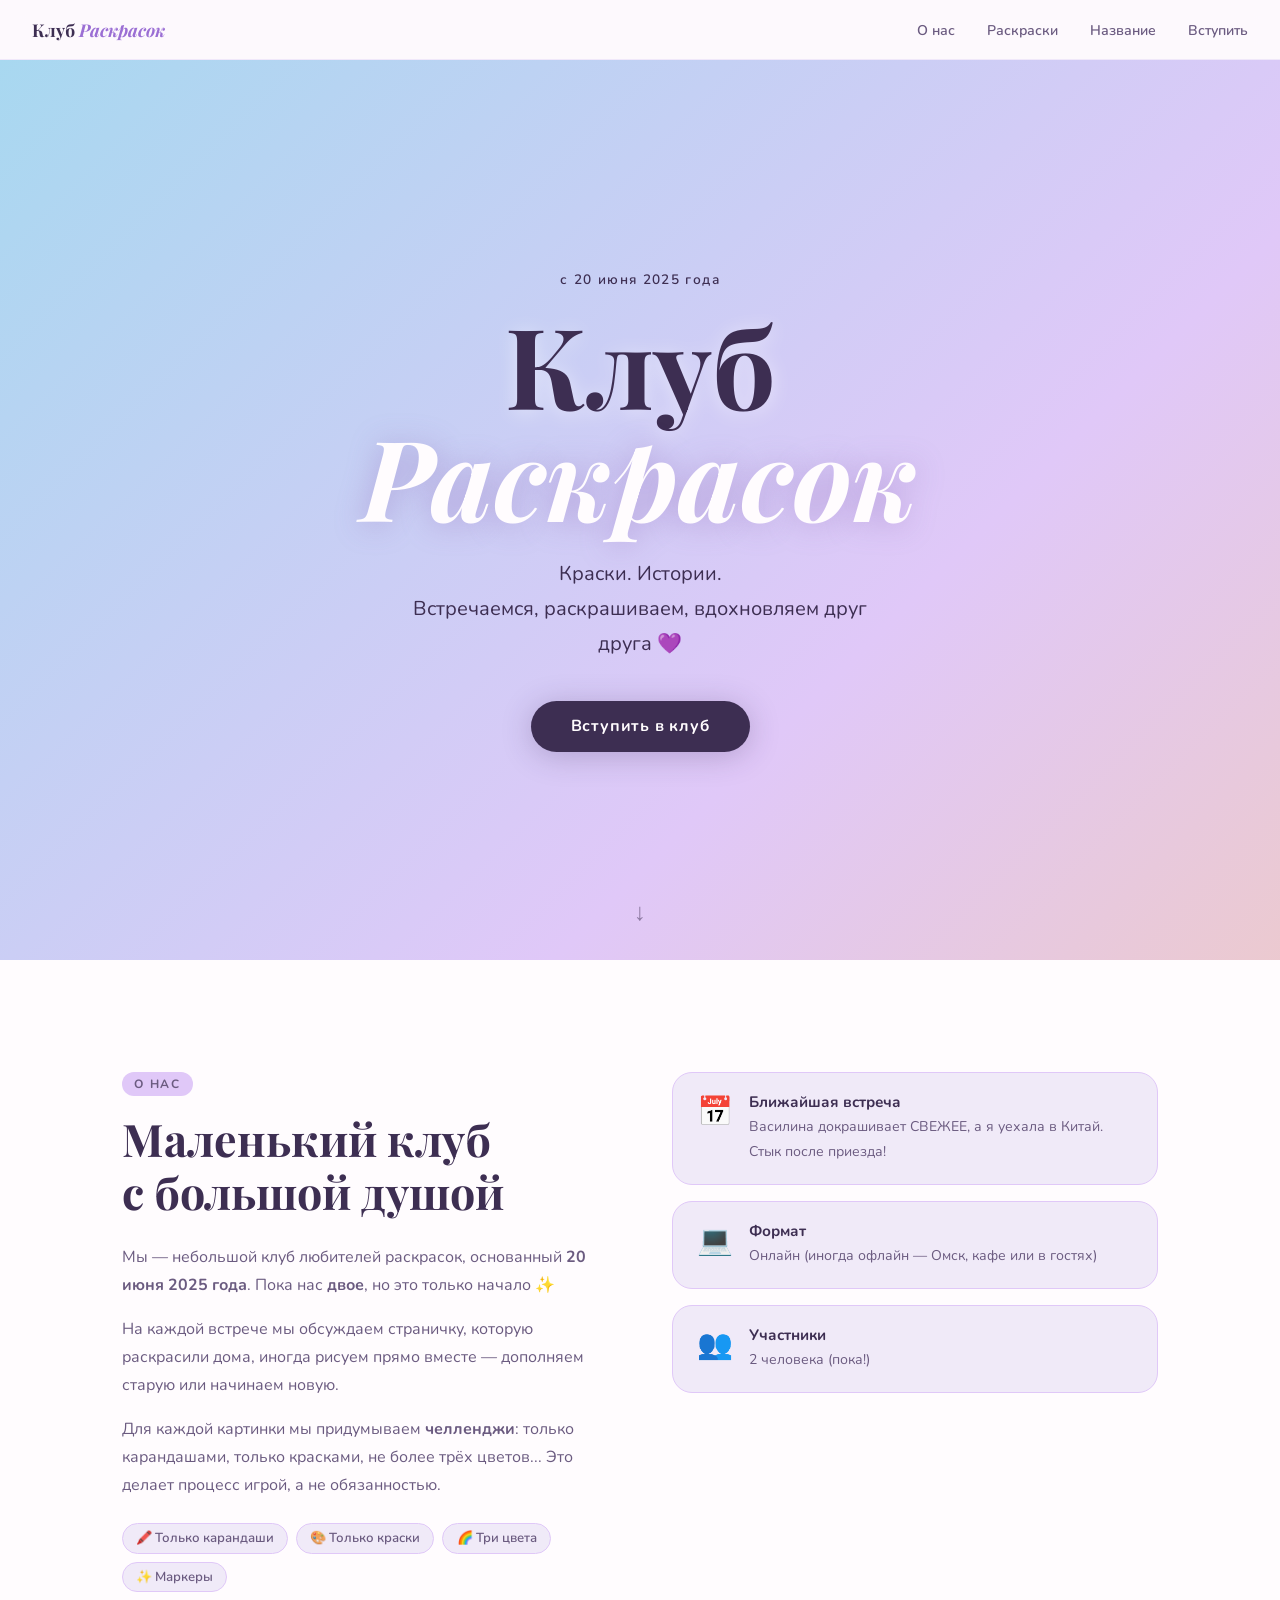
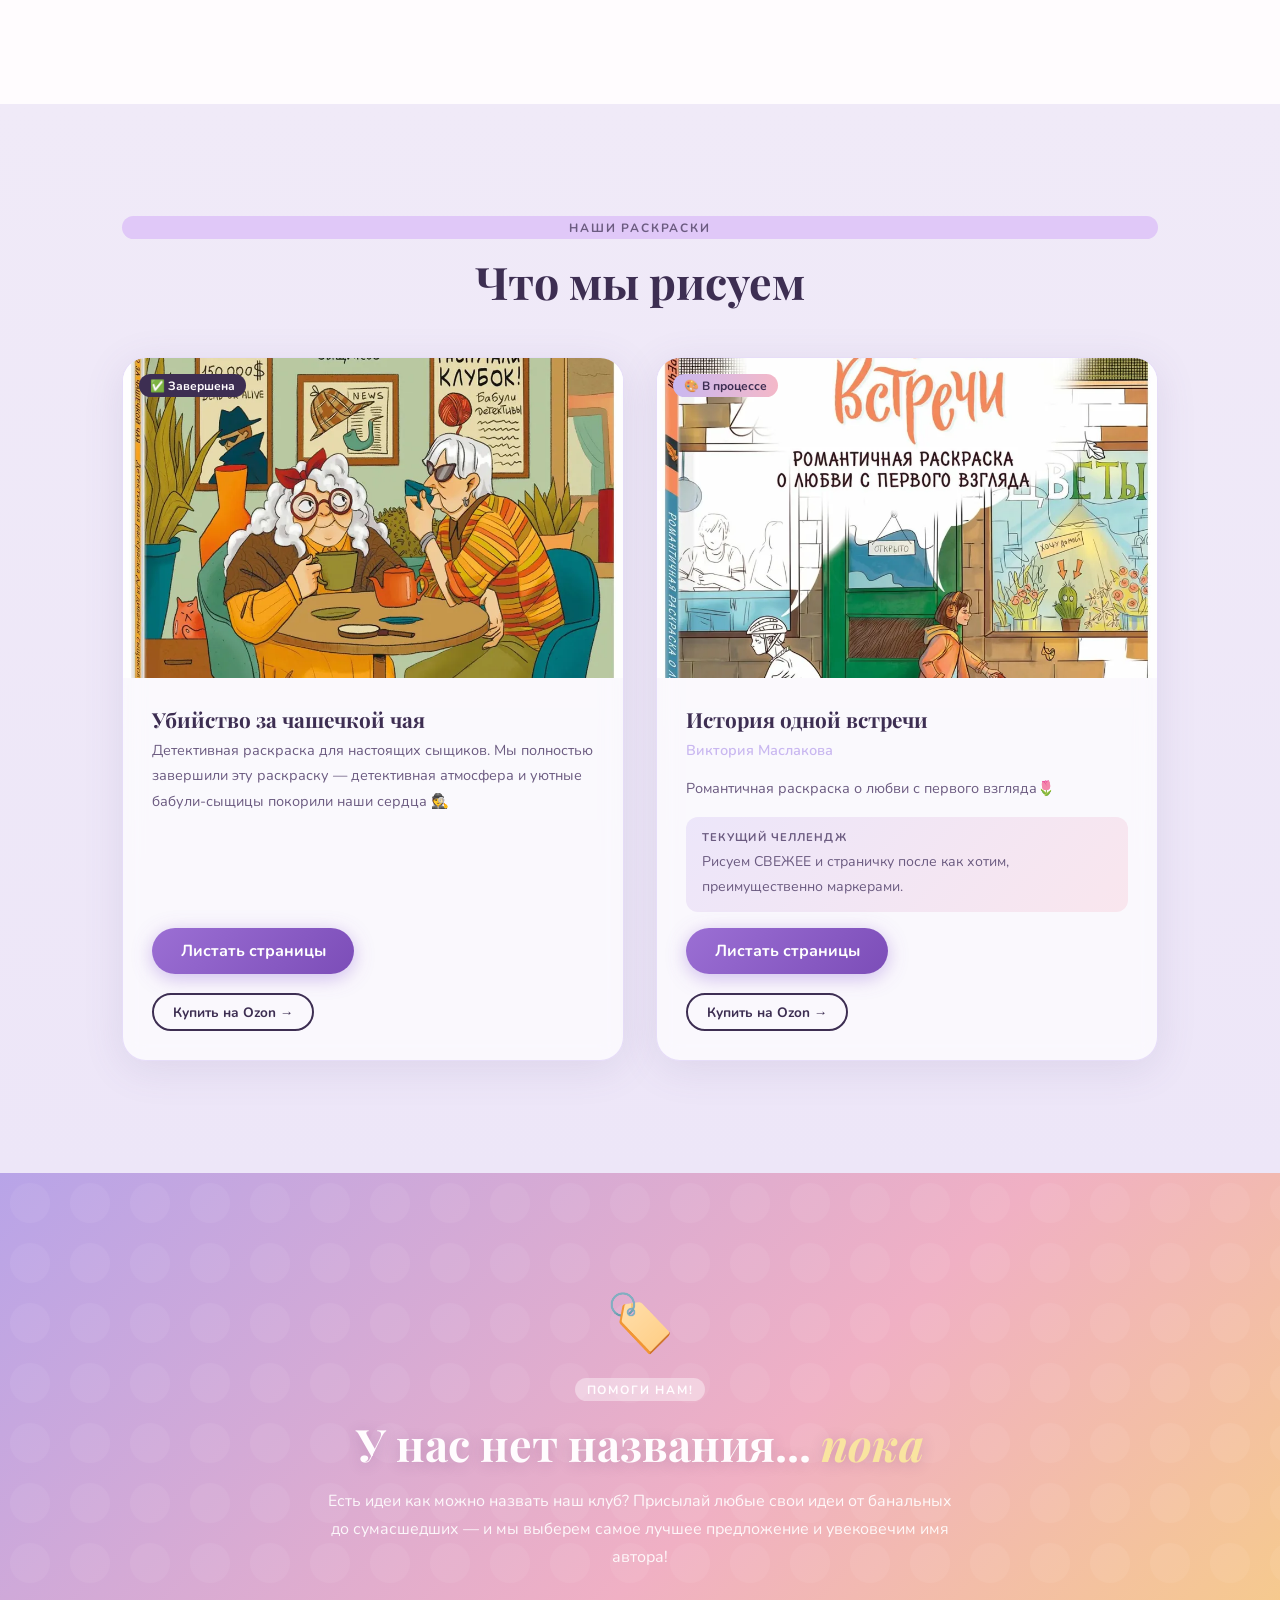
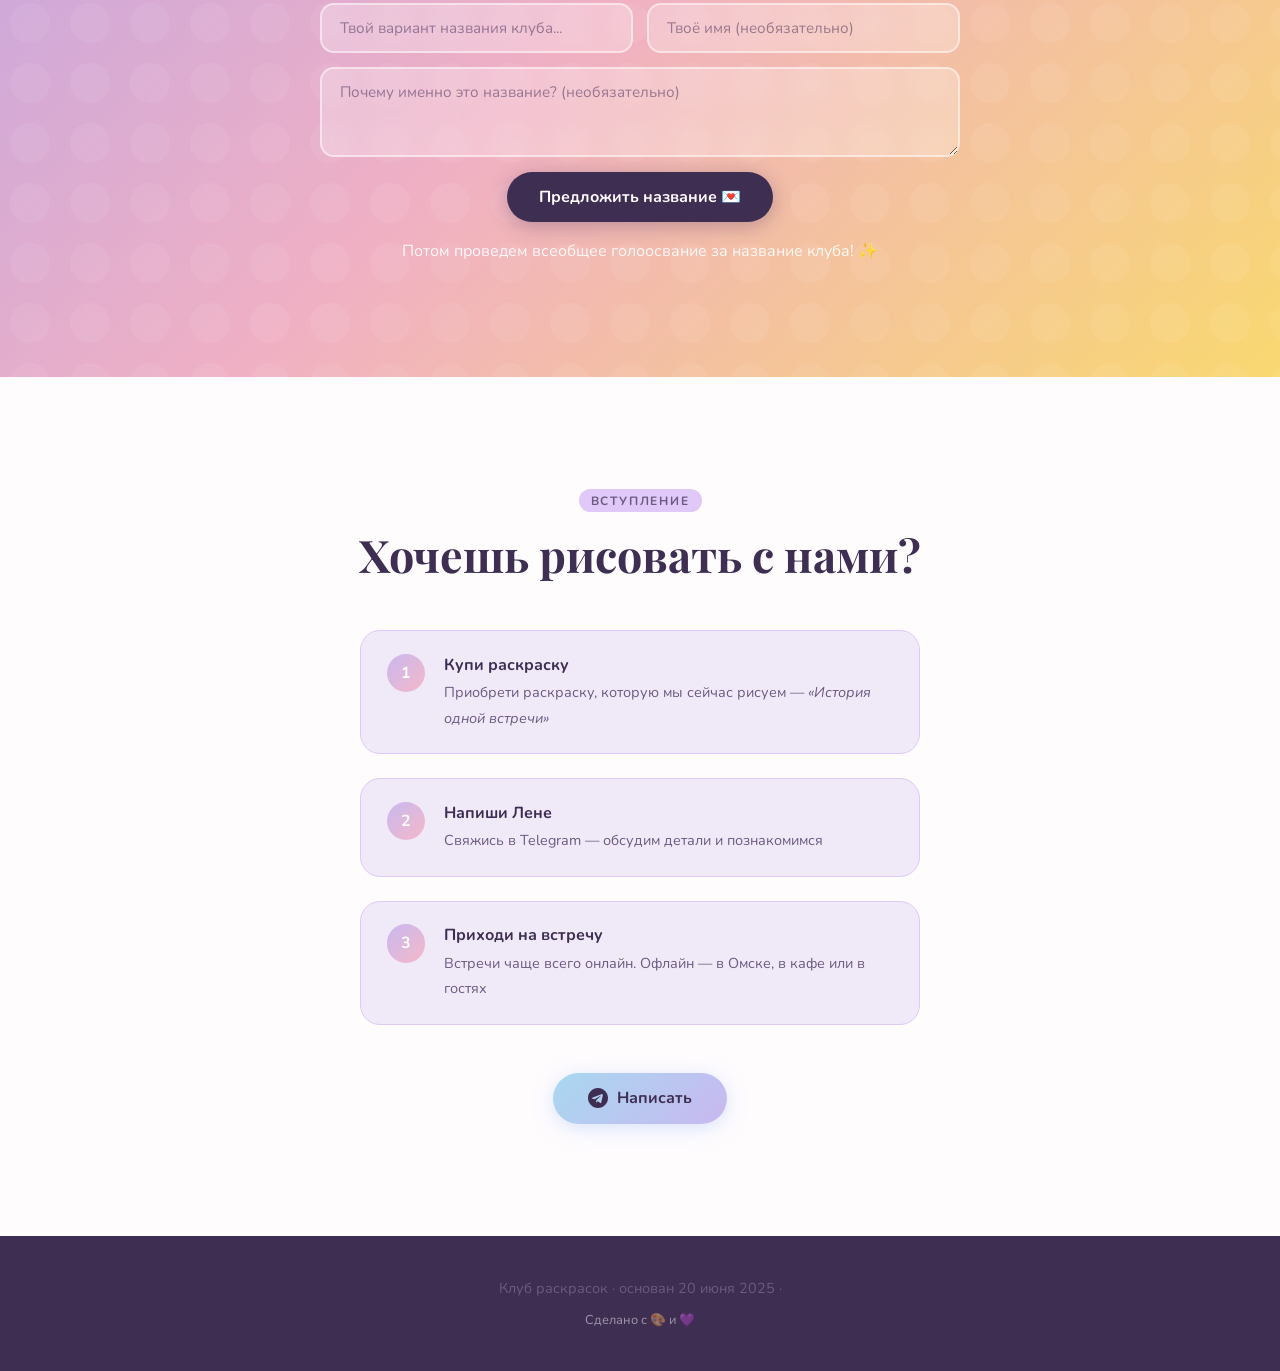
==== commit 64d1e50d: "изменения в описании Ближайшая встреча и челлендж" ====
--- a/index.html
+++ b/index.html
@@ -84,7 +84,7 @@
             <div class="about-card-icon">📅</div>
             <div>
               <strong>Ближайшая встреча</strong>
-              <p>Когда Василина дорисует третью страничку...жду</p>
+              <p>Василина докрашивает СВЕЖЕЕ, а я уехала в Китай. Стык после приезда!</p>
             </div>
           </div>
           <div class="about-card">
@@ -138,7 +138,7 @@
             <p>Романтичная раскраска о любви с первого взгляда🌷</p>
             <div class="challenge-box">
               <span class="challenge-label">Текущий челлендж</span>
-              <p>Третья страничка — рисуем ее как хотим, лишь бы закончить!</p>
+              <p>Рисуем СВЕЖЕЕ и страничку после как хотим, преимущественно маркерами.</p>
             </div>
             <div class="book-buttons"><a href="review-meeting.html" class="btn-review">Листать страницы</a><a href="https://ozon.ru/t/7WxLxIC" target="_blank" rel="noopener" class="btn-outline">Купить на Ozon →</a></div>
           </div>
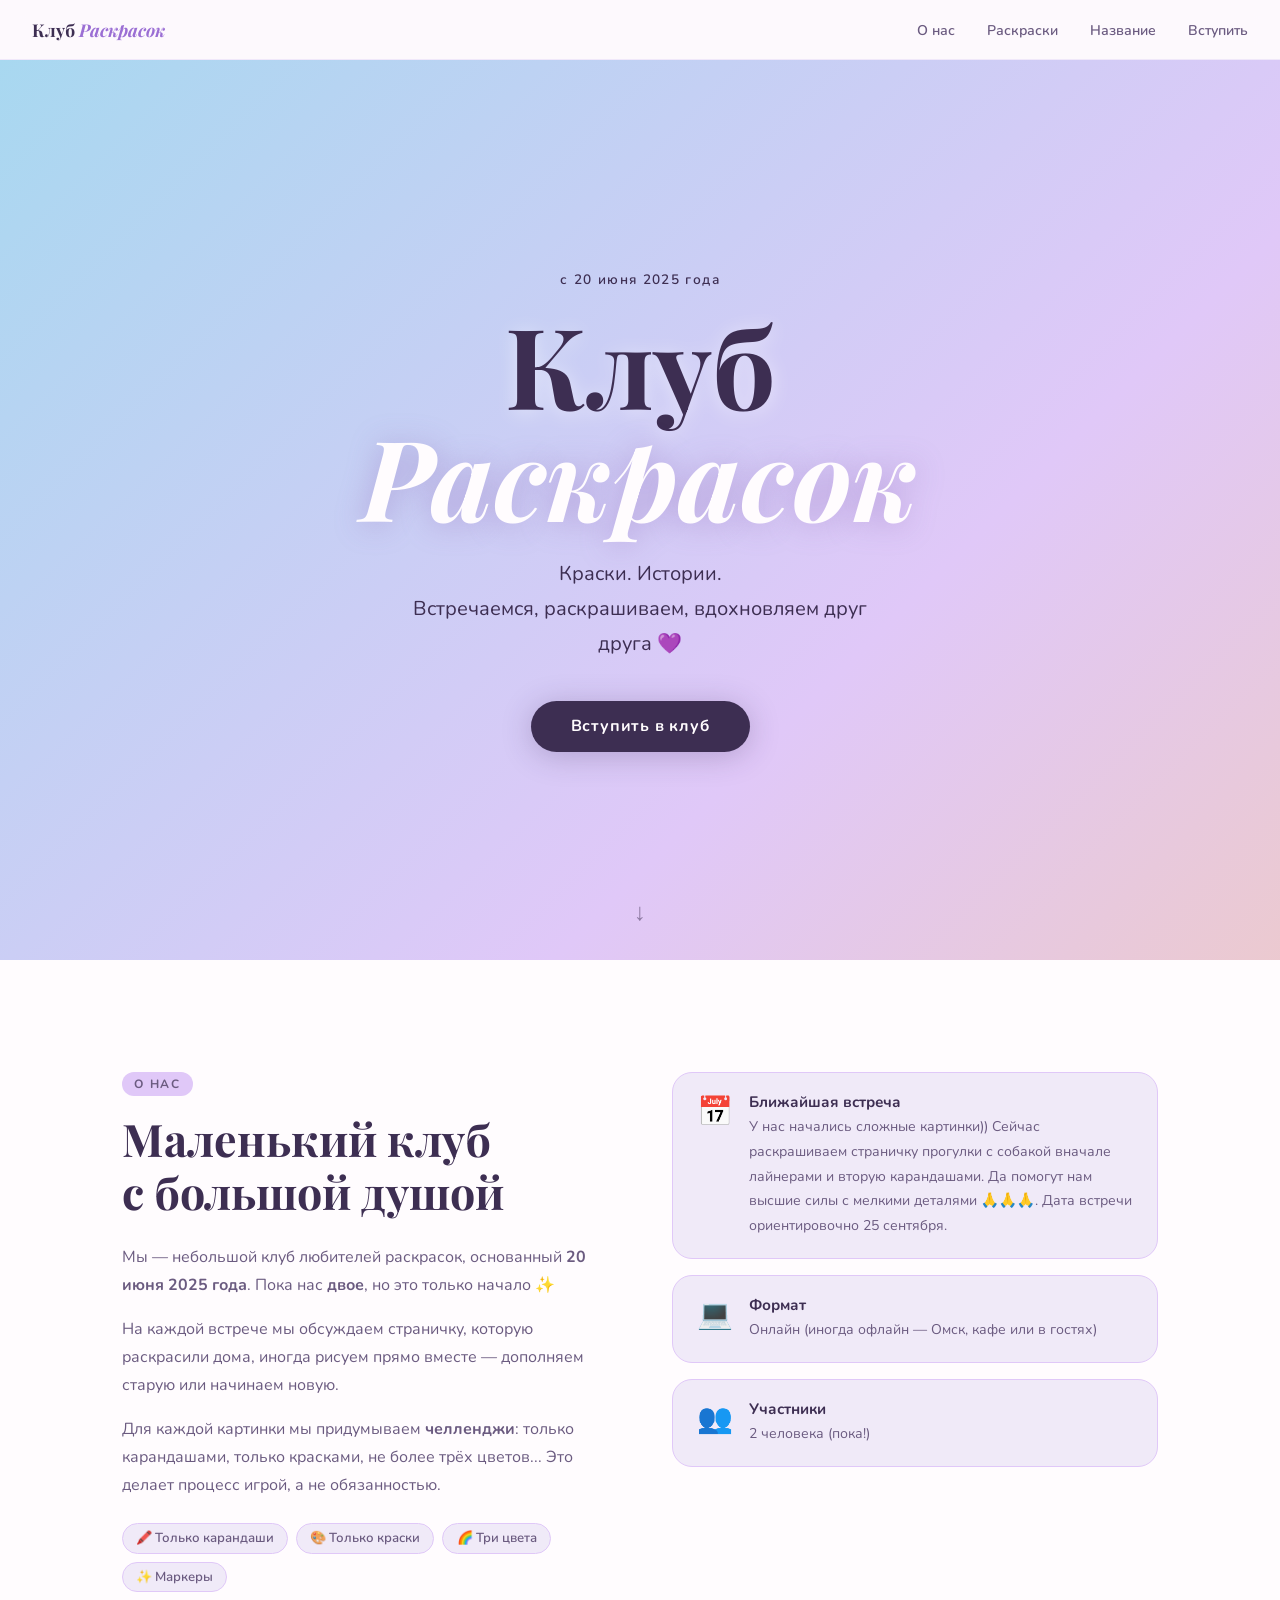
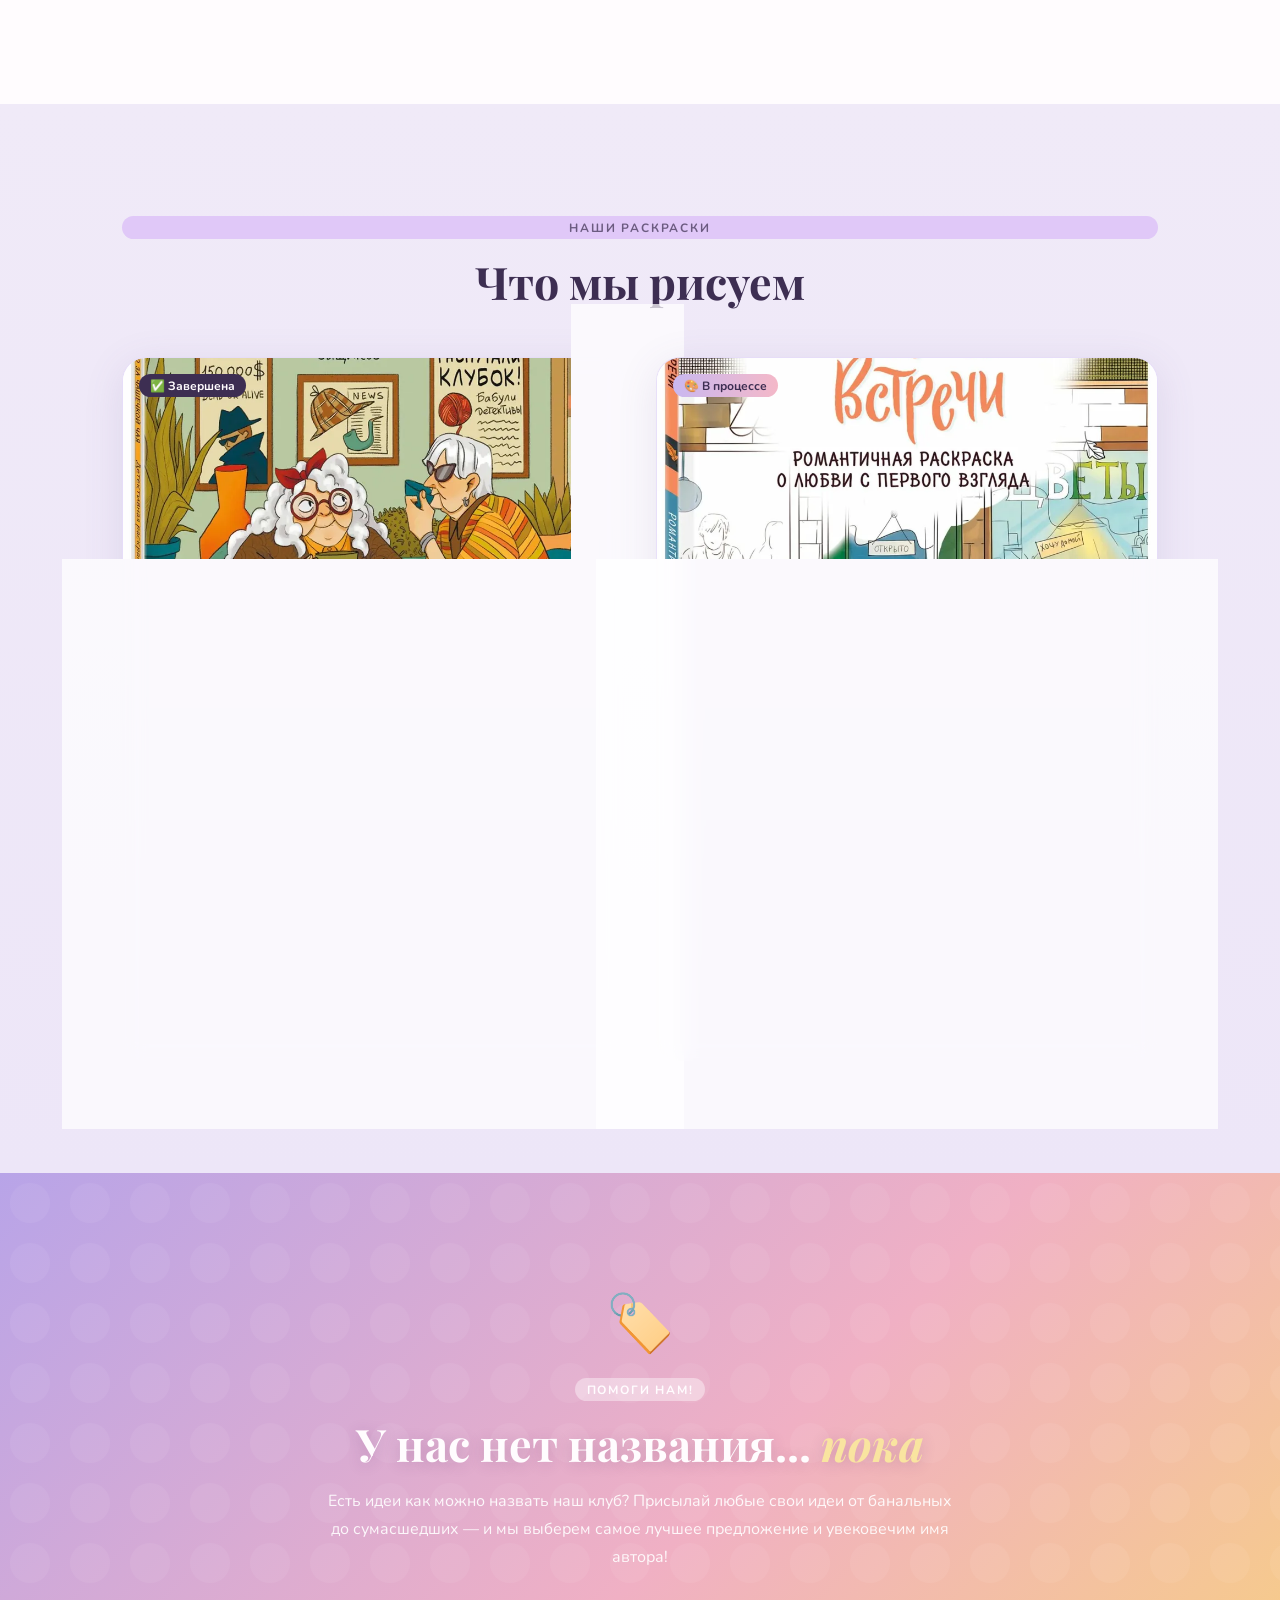
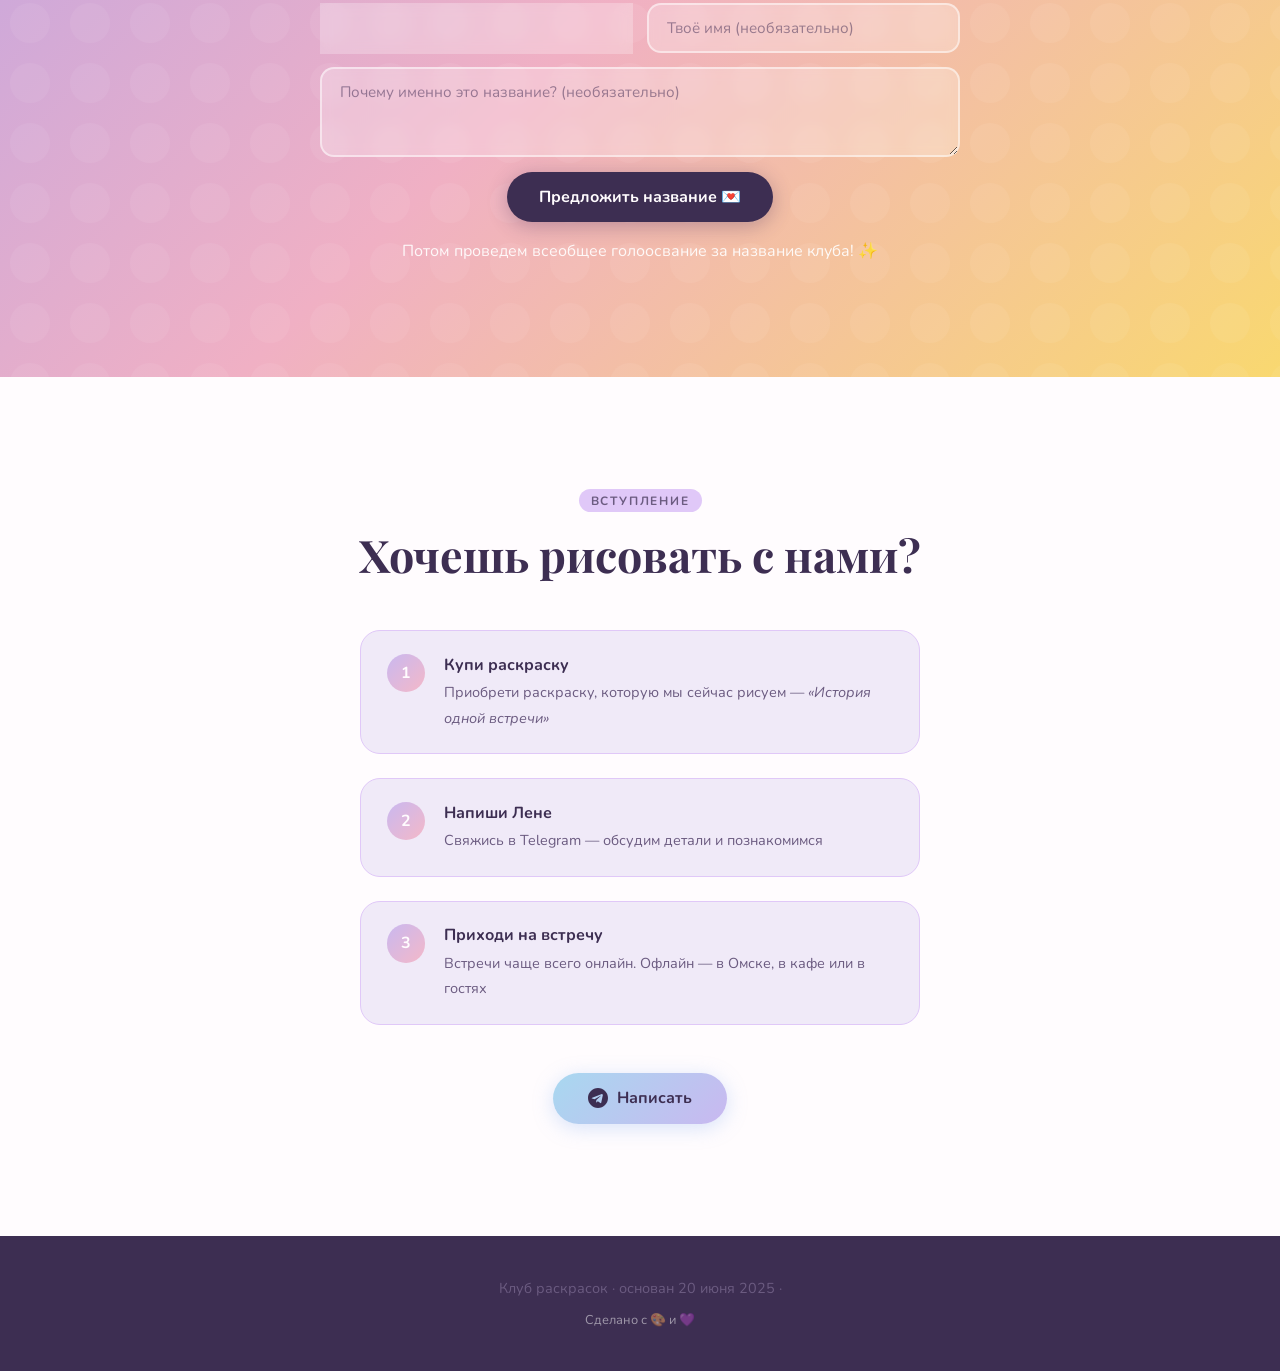
==== commit e961bc42: "обновление инфо по текущей раскраске" ====
--- a/index.html
+++ b/index.html
@@ -84,7 +84,7 @@
             <div class="about-card-icon">📅</div>
             <div>
               <strong>Ближайшая встреча</strong>
-              <p>Василина докрашивает СВЕЖЕЕ, а я уехала в Китай. Стык после приезда!</p>
+              <p>У нас начались сложные картинки)) Сейчас раскрашиваем страничку прогулки с собакой вначале лайнерами и вторую карандашами. Да помогут нам высшие силы с мелкими деталями 🙏🙏🙏. Дата встречи ориентировочно 25 сентября.</p>
             </div>
           </div>
           <div class="about-card">
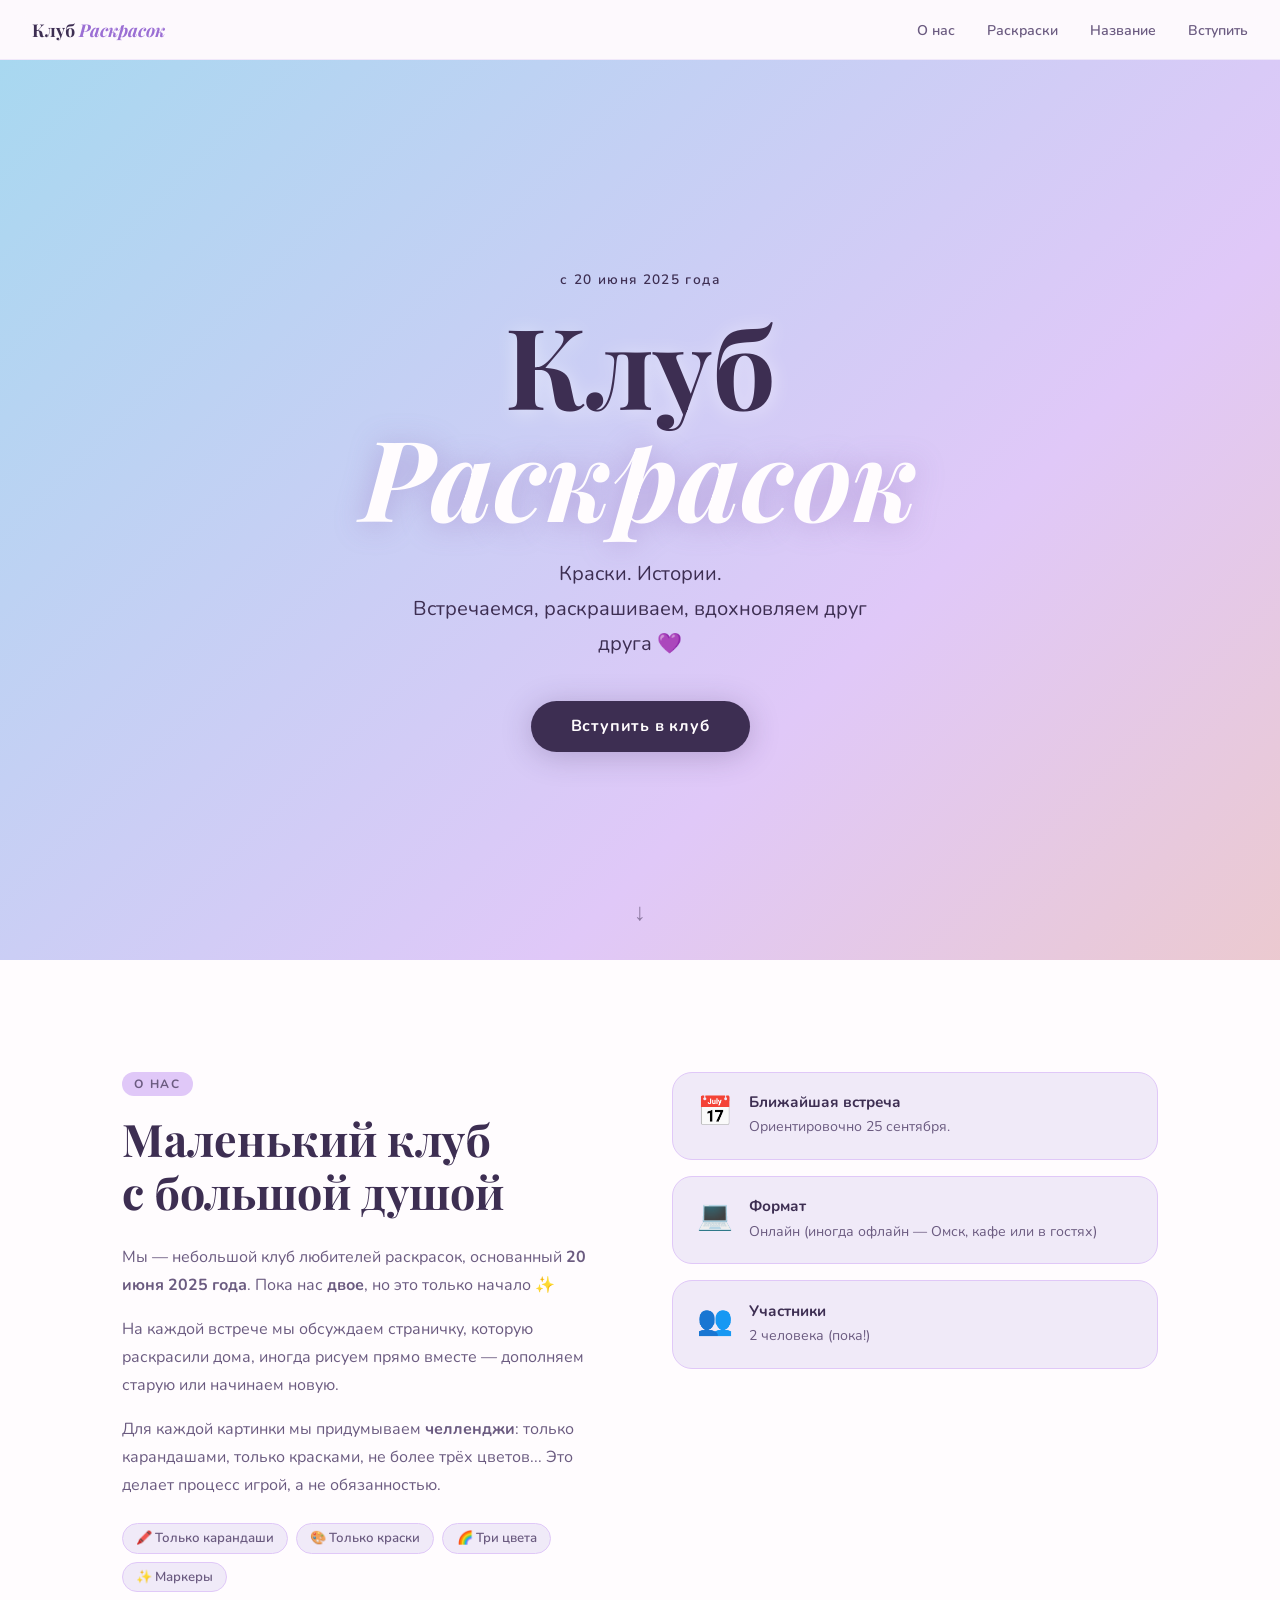
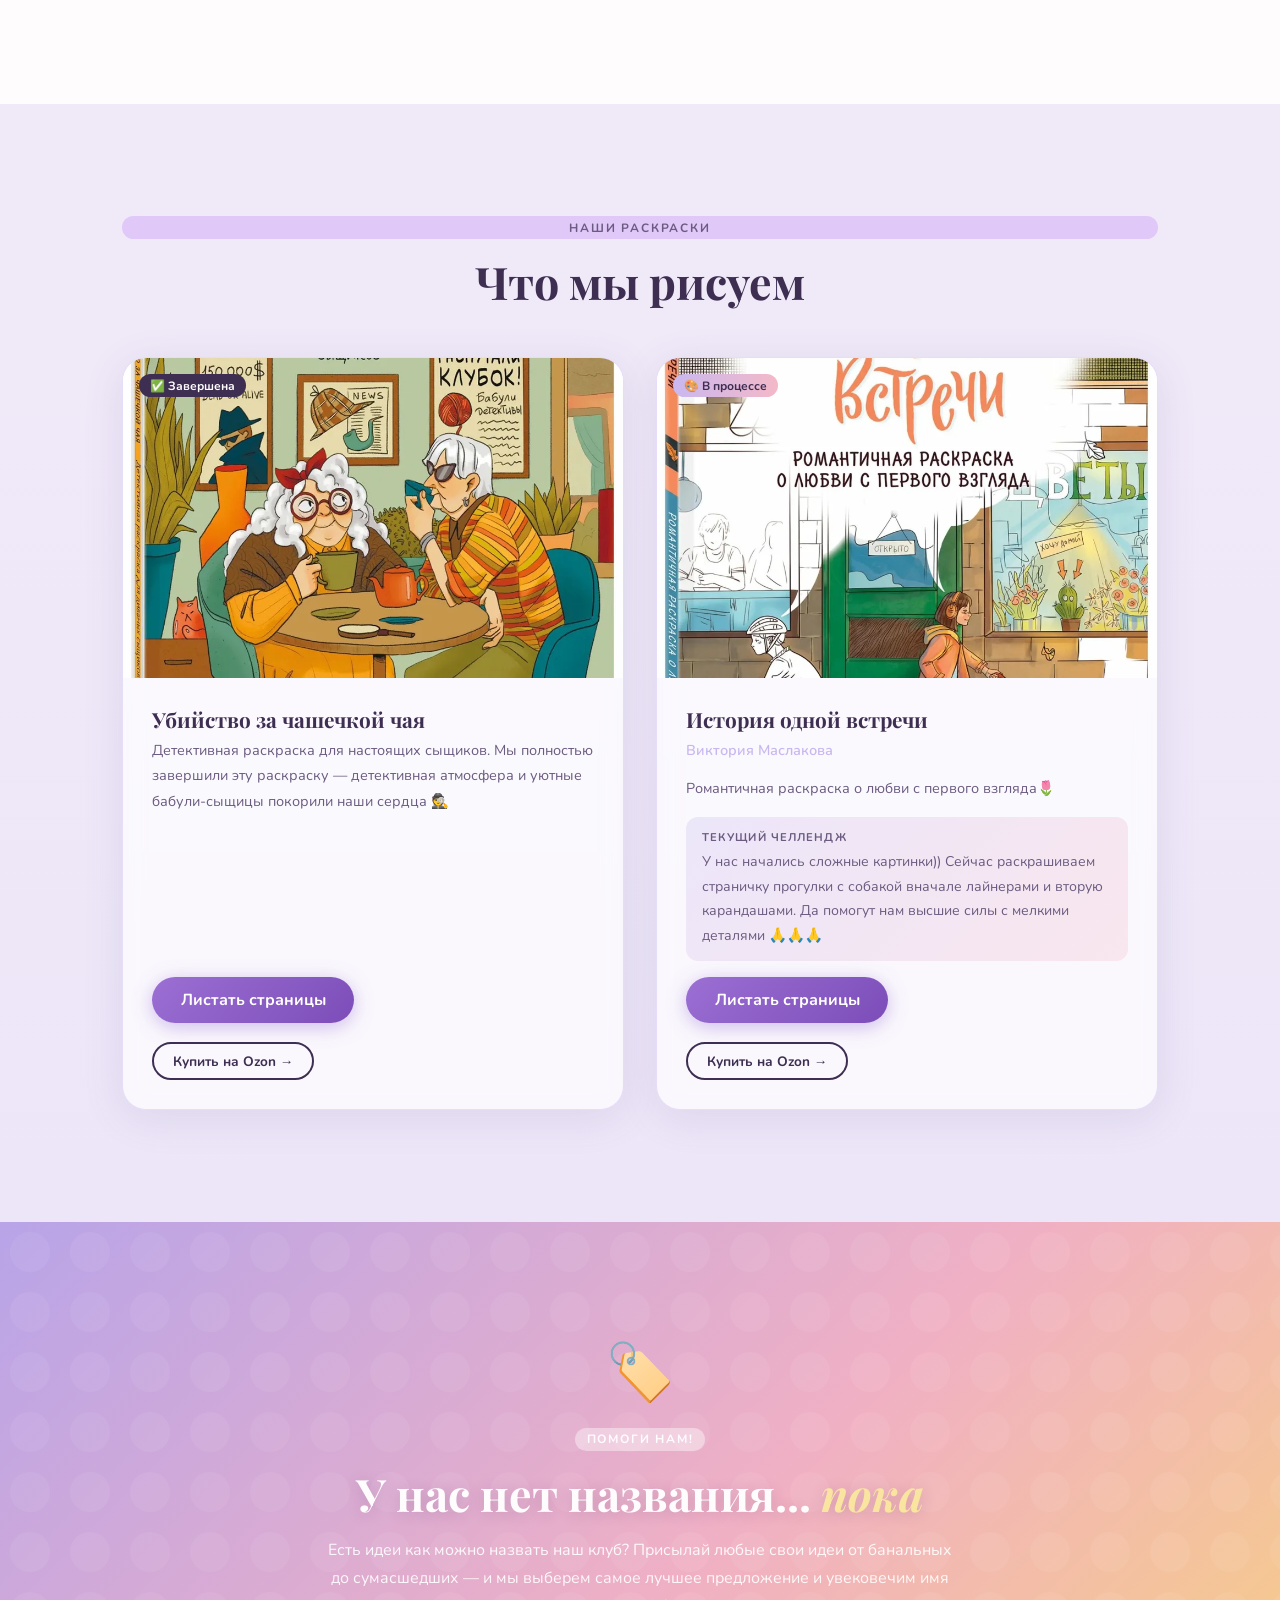
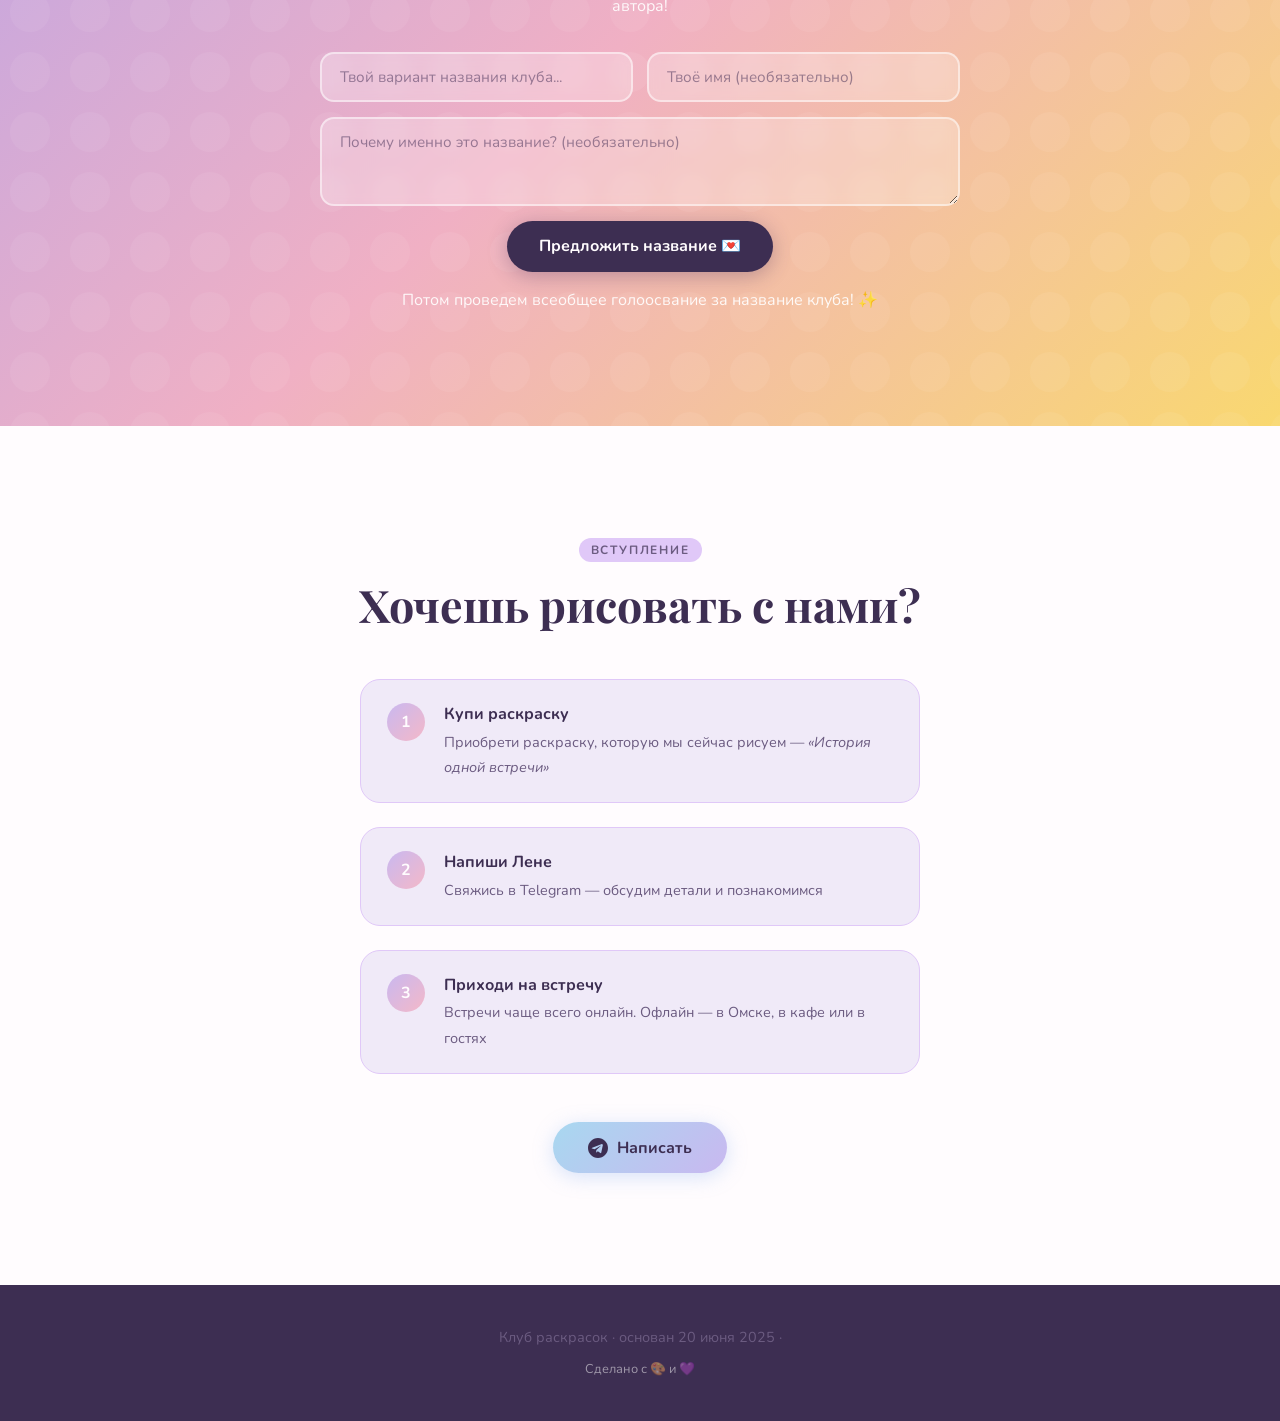
==== commit 994838e7: "челлендж" ====
--- a/index.html
+++ b/index.html
@@ -84,7 +84,7 @@
             <div class="about-card-icon">📅</div>
             <div>
               <strong>Ближайшая встреча</strong>
-              <p>У нас начались сложные картинки)) Сейчас раскрашиваем страничку прогулки с собакой вначале лайнерами и вторую карандашами. Да помогут нам высшие силы с мелкими деталями 🙏🙏🙏. Дата встречи ориентировочно 25 сентября.</p>
+              <p>Ориентировочно 25 сентября.</p>
             </div>
           </div>
           <div class="about-card">
@@ -138,7 +138,7 @@
             <p>Романтичная раскраска о любви с первого взгляда🌷</p>
             <div class="challenge-box">
               <span class="challenge-label">Текущий челлендж</span>
-              <p>Рисуем СВЕЖЕЕ и страничку после как хотим, преимущественно маркерами.</p>
+              <p>У нас начались сложные картинки)) Сейчас раскрашиваем страничку прогулки с собакой вначале лайнерами и вторую карандашами. Да помогут нам высшие силы с мелкими деталями 🙏🙏🙏</p>
             </div>
             <div class="book-buttons"><a href="review-meeting.html" class="btn-review">Листать страницы</a><a href="https://ozon.ru/t/7WxLxIC" target="_blank" rel="noopener" class="btn-outline">Купить на Ozon →</a></div>
           </div>
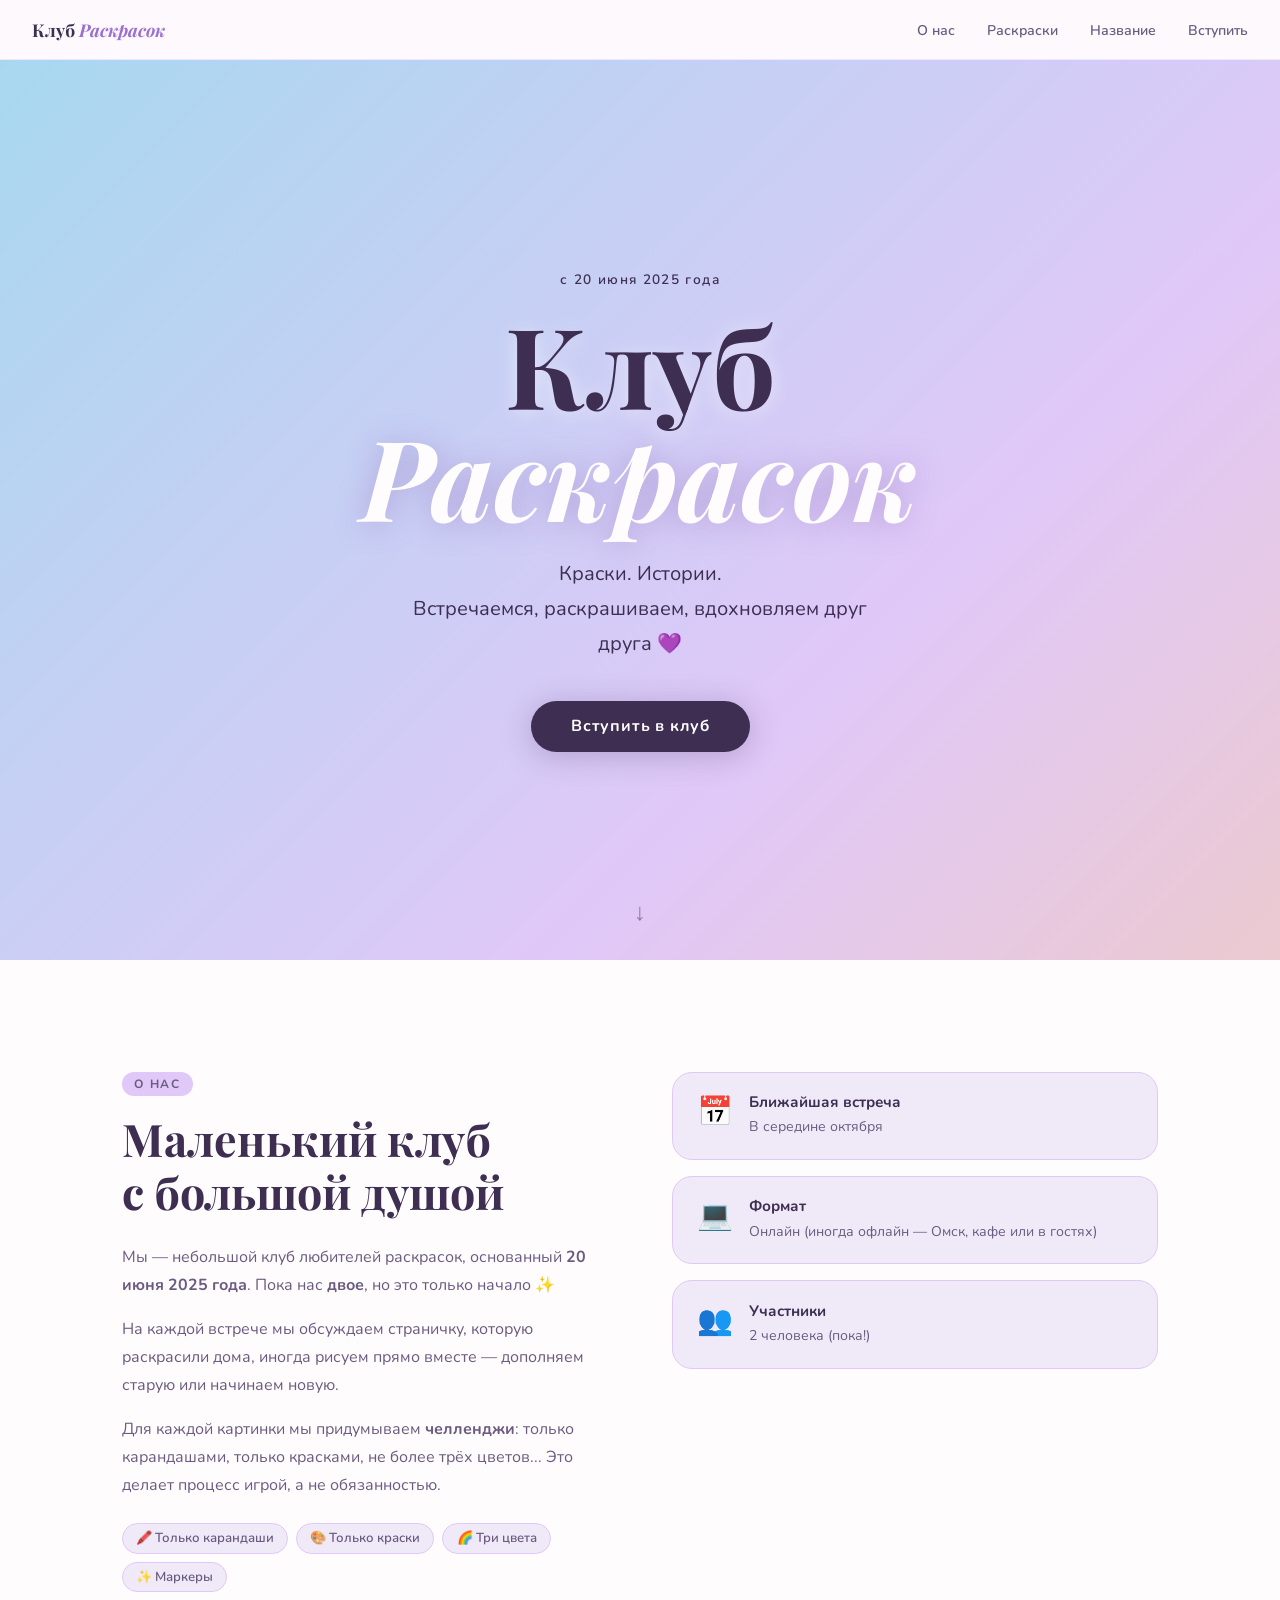
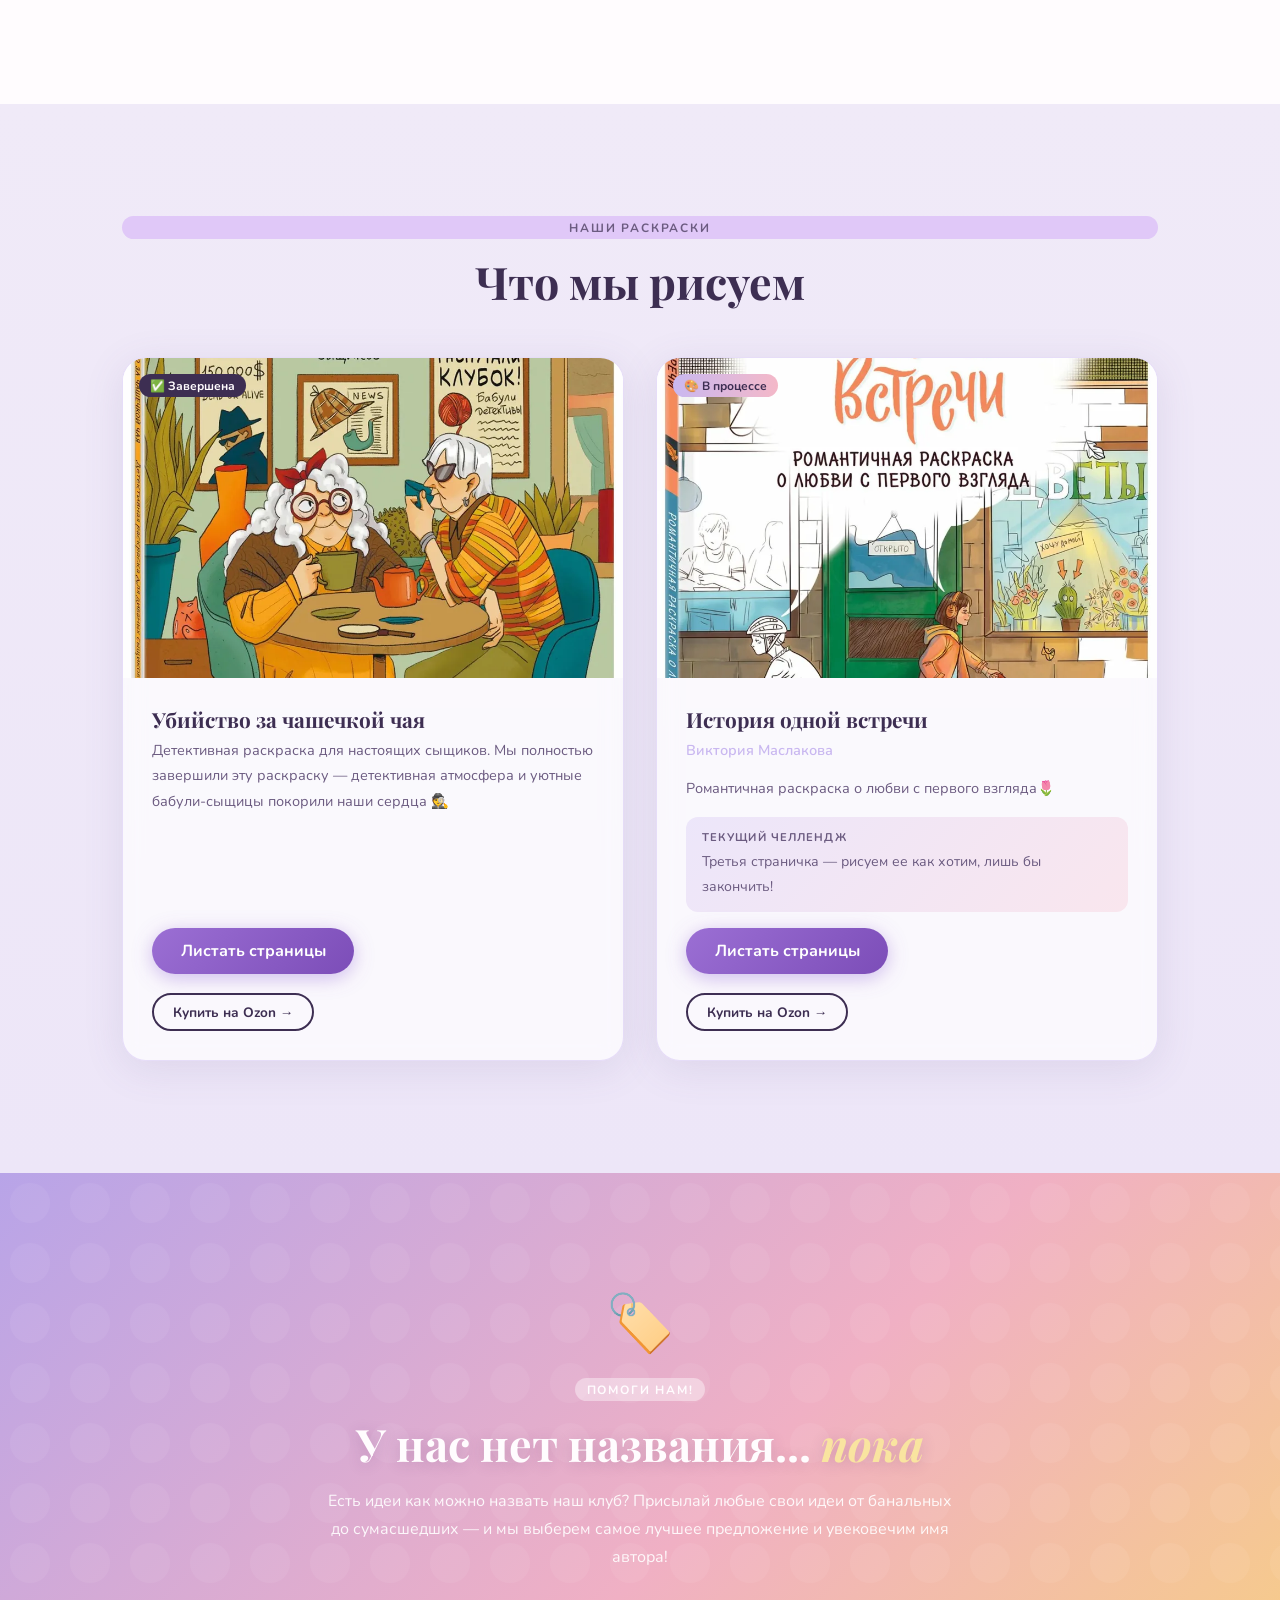
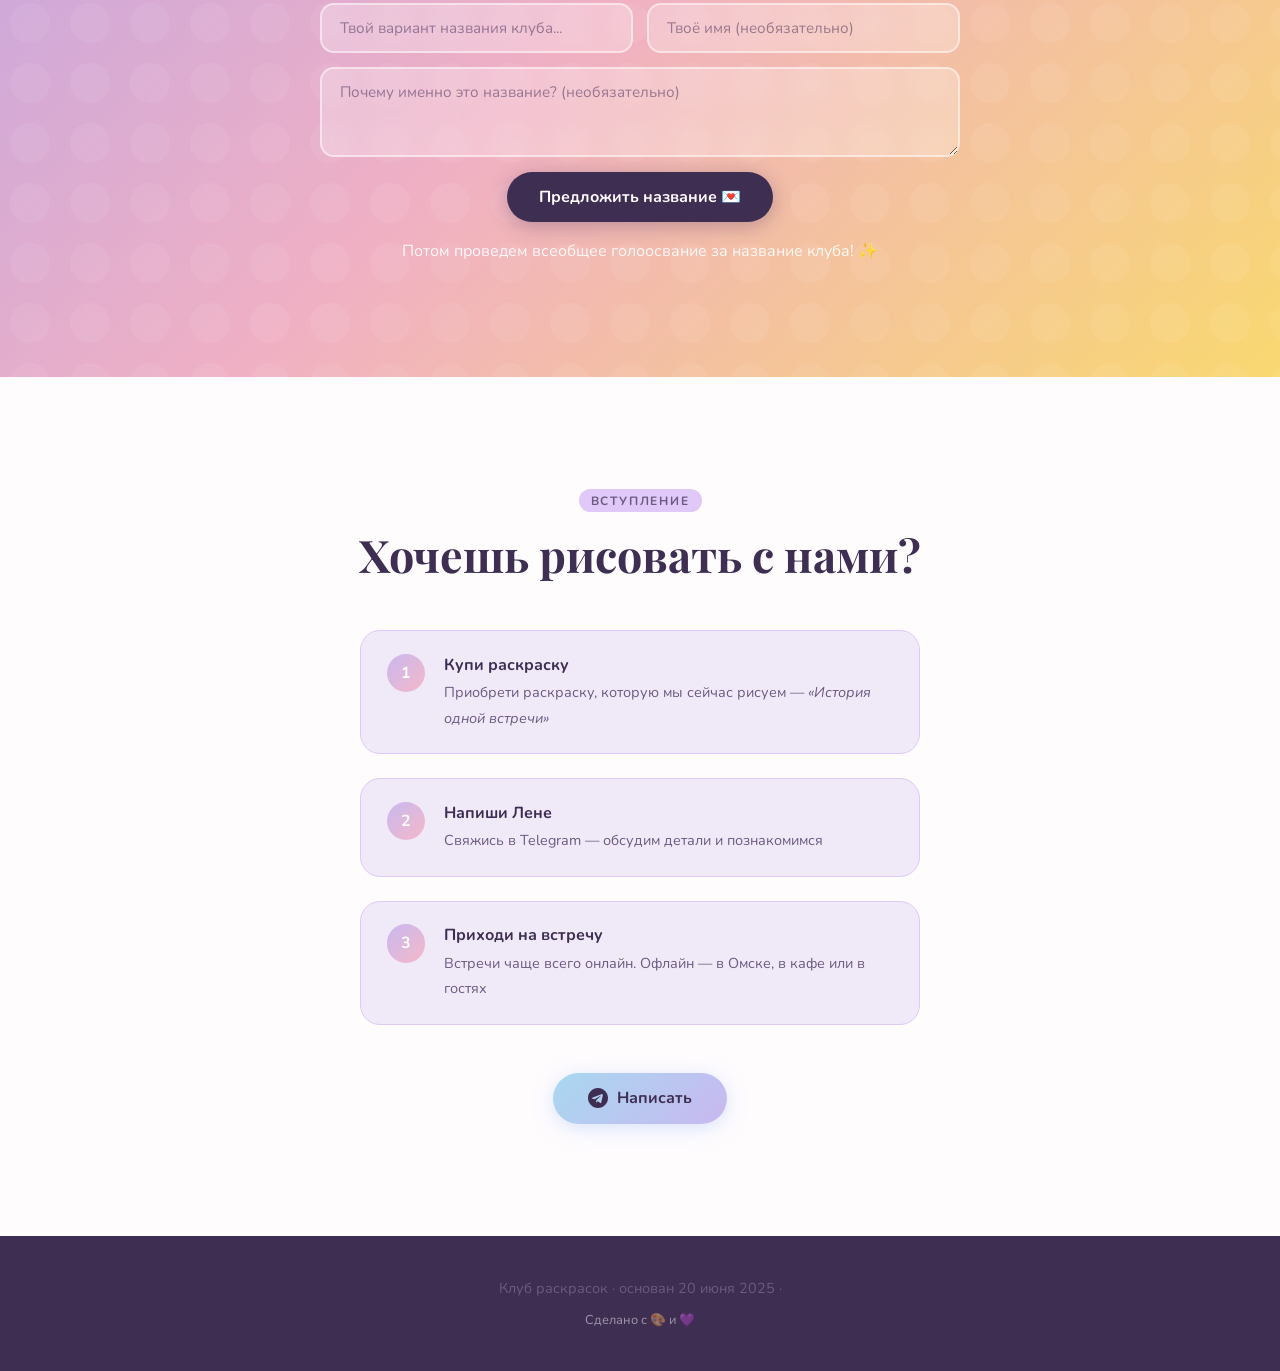
==== commit 790c081c: "инфа по ближайшей встрече" ====
--- a/index.html
+++ b/index.html
@@ -84,7 +84,7 @@
             <div class="about-card-icon">📅</div>
             <div>
               <strong>Ближайшая встреча</strong>
-              <p>Ориентировочно 25 сентября.</p>
+              <p>В середине октября </p>
             </div>
           </div>
           <div class="about-card">
@@ -138,7 +138,7 @@
             <p>Романтичная раскраска о любви с первого взгляда🌷</p>
             <div class="challenge-box">
               <span class="challenge-label">Текущий челлендж</span>
-              <p>У нас начались сложные картинки)) Сейчас раскрашиваем страничку прогулки с собакой вначале лайнерами и вторую карандашами. Да помогут нам высшие силы с мелкими деталями 🙏🙏🙏</p>
+              <p>Третья страничка — рисуем ее как хотим, лишь бы закончить!</p>
             </div>
             <div class="book-buttons"><a href="review-meeting.html" class="btn-review">Листать страницы</a><a href="https://ozon.ru/t/7WxLxIC" target="_blank" rel="noopener" class="btn-outline">Купить на Ozon →</a></div>
           </div>
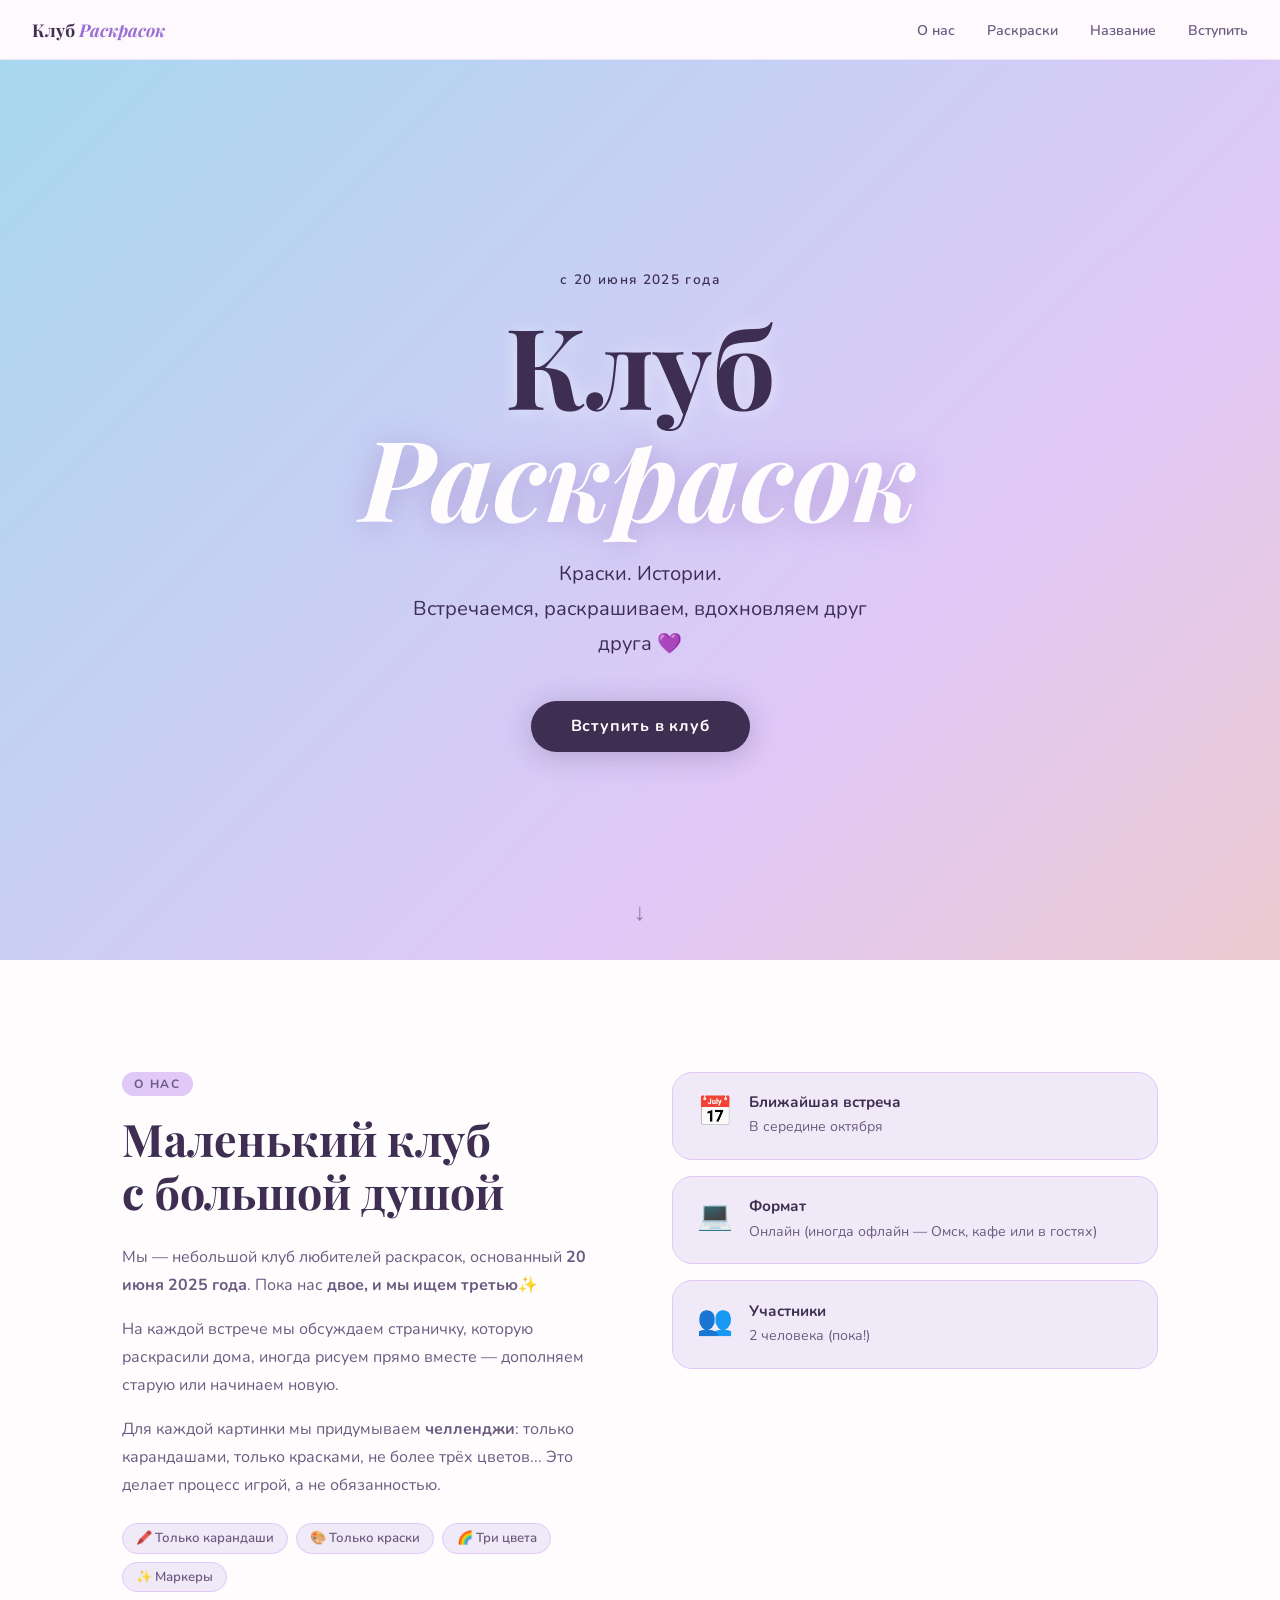
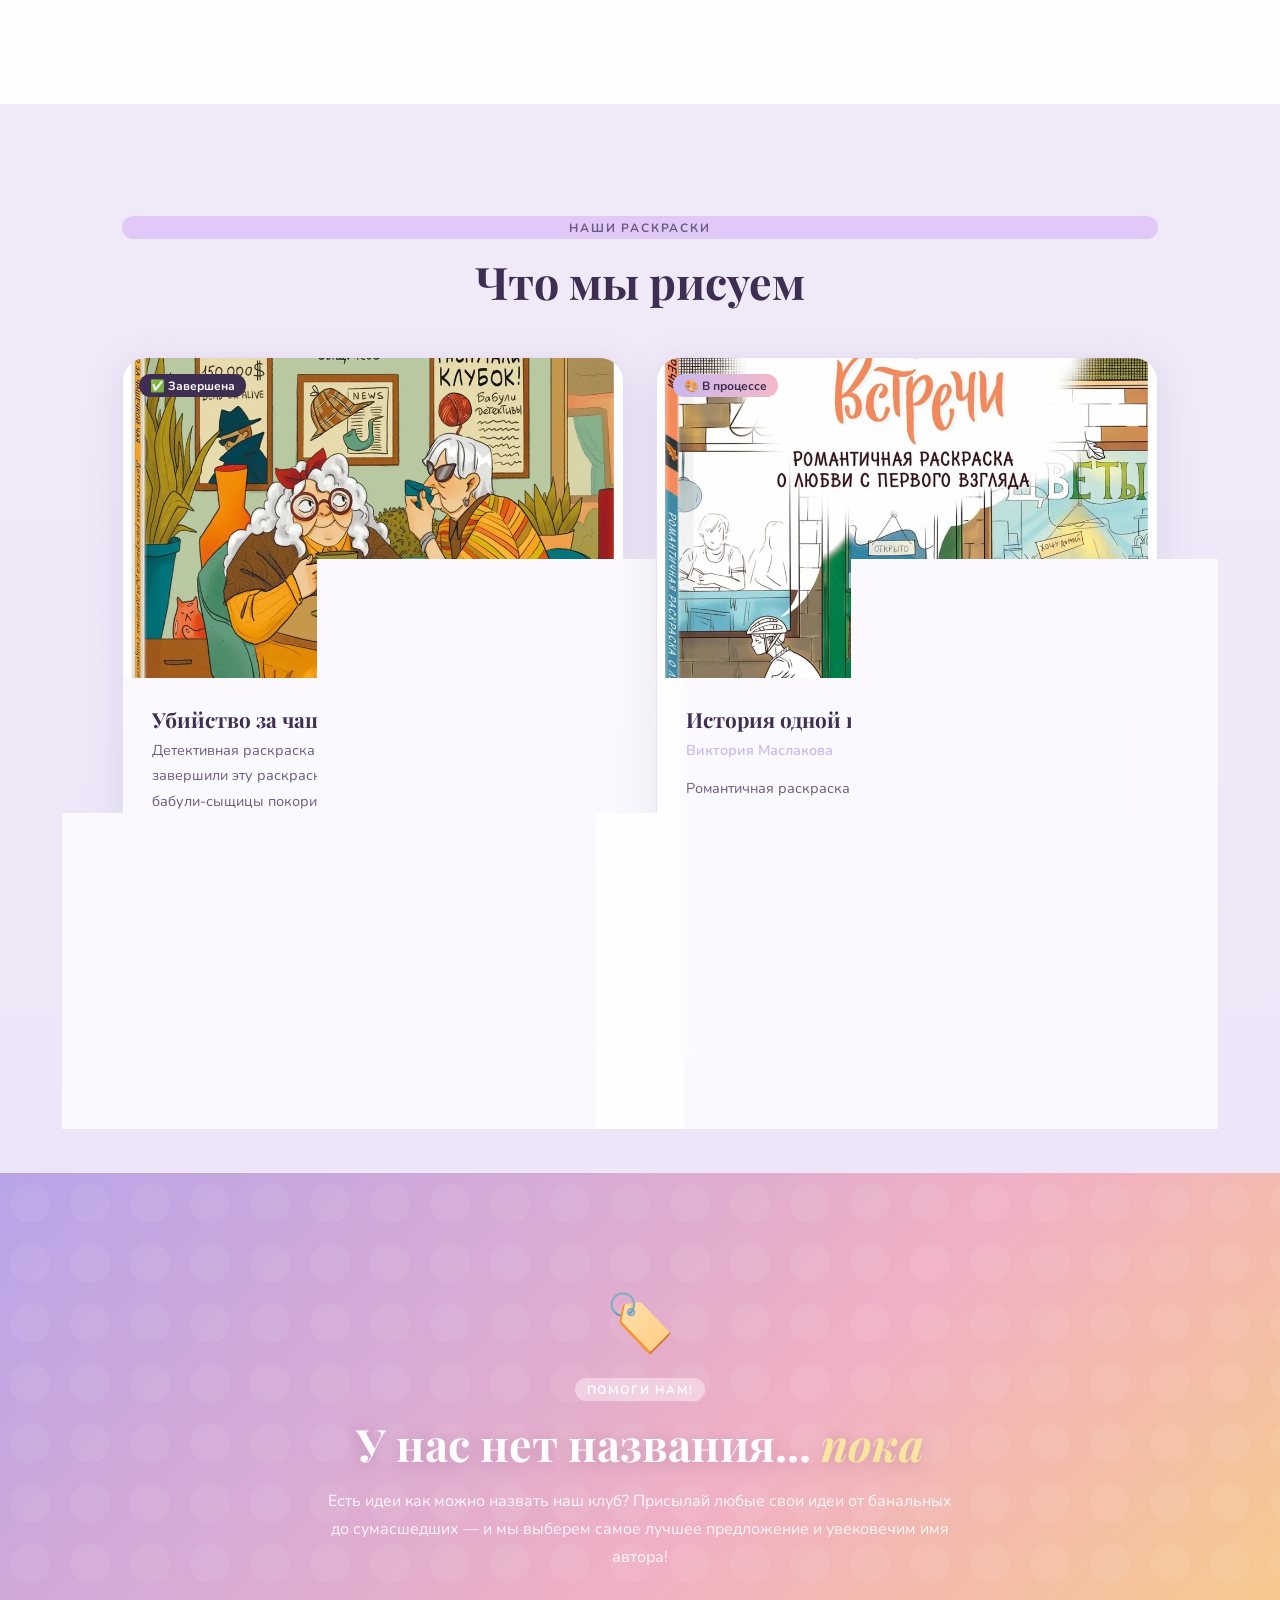
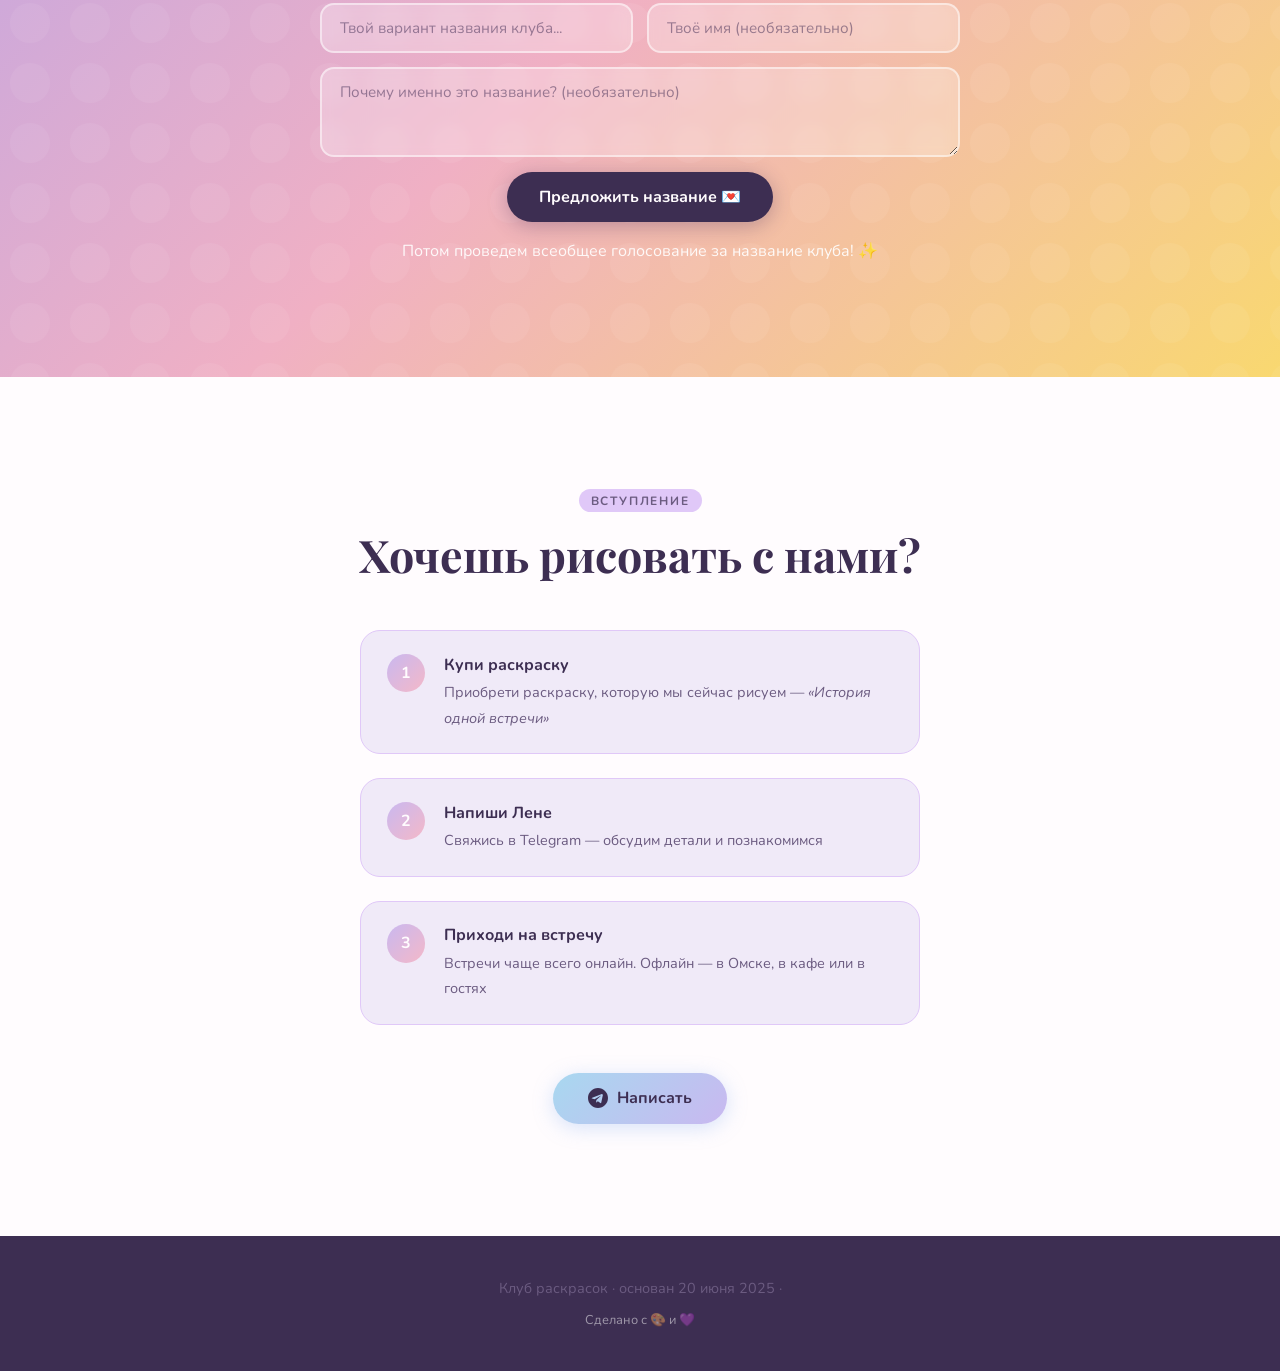
==== commit c5c2cf18: "небольшие правки текста" ====
--- a/index.html
+++ b/index.html
@@ -69,7 +69,7 @@
         <div class="about-text">
           <span class="section-tag">О нас</span>
           <h2>Маленький клуб<br />с большой душой</h2>
-          <p>Мы — небольшой клуб любителей раскрасок, основанный <strong>20 июня 2025 года</strong>. Пока нас <strong>двое</strong>, но это только начало ✨</p>
+          <p>Мы — небольшой клуб любителей раскрасок, основанный <strong>20 июня 2025 года</strong>. Пока нас <strong>двое, и мы ищем третью</strong>✨</p>
           <p>На каждой встрече мы обсуждаем страничку, которую раскрасили дома, иногда рисуем прямо вместе — дополняем старую или начинаем новую.</p>
           <p>Для каждой картинки мы придумываем <strong>челленджи</strong>: только карандашами, только красками, не более трёх цветов... Это делает процесс игрой, а не обязанностью.</p>
           <div class="about-chips">
@@ -166,7 +166,7 @@
           </div>
           <textarea name="message" placeholder="Почему именно это название? (необязательно)" rows="3"></textarea>
           <button type="submit" class="btn-submit">Предложить название 💌</button>
-          <p class="form-note">Потом проведем всеобщее голоосвание за название клуба! ✨</p>
+          <p class="form-note">Потом проведем всеобщее голосование за название клуба! ✨</p>
         </form>
       </div>
     </div>
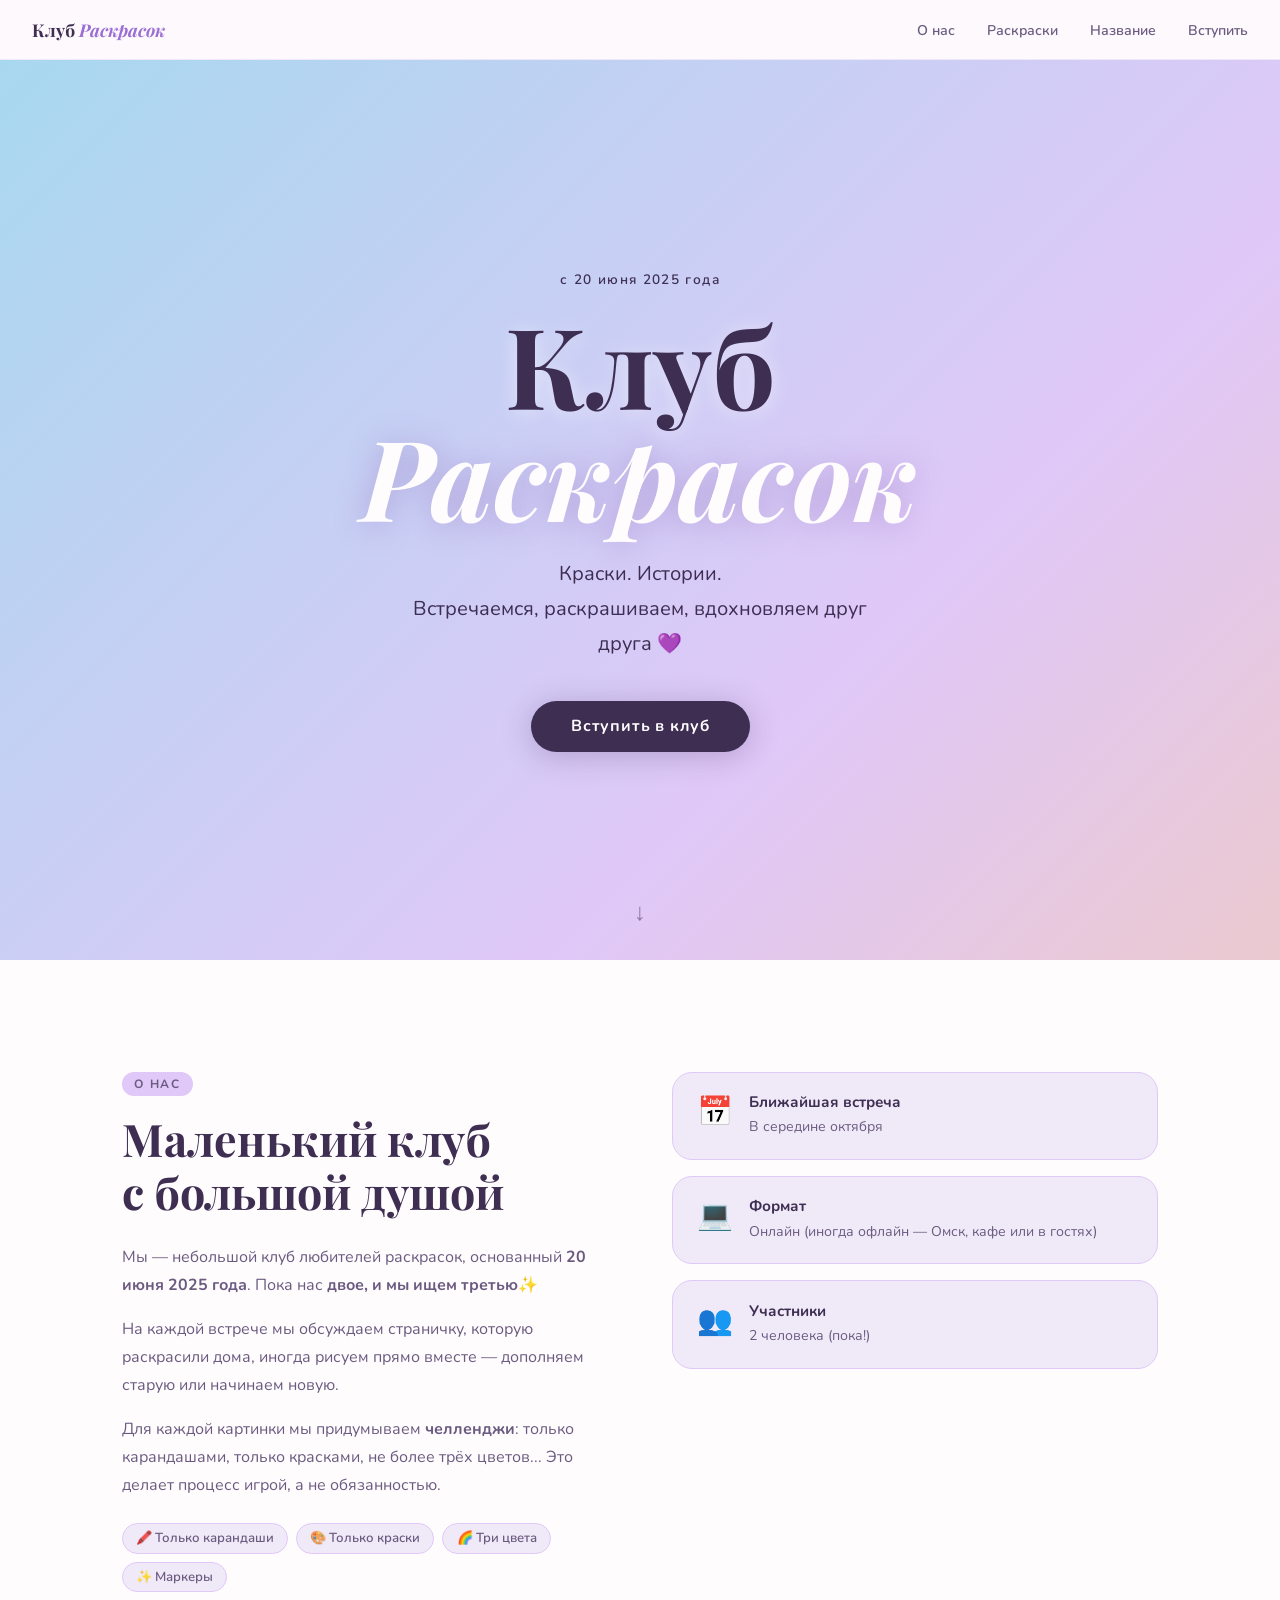
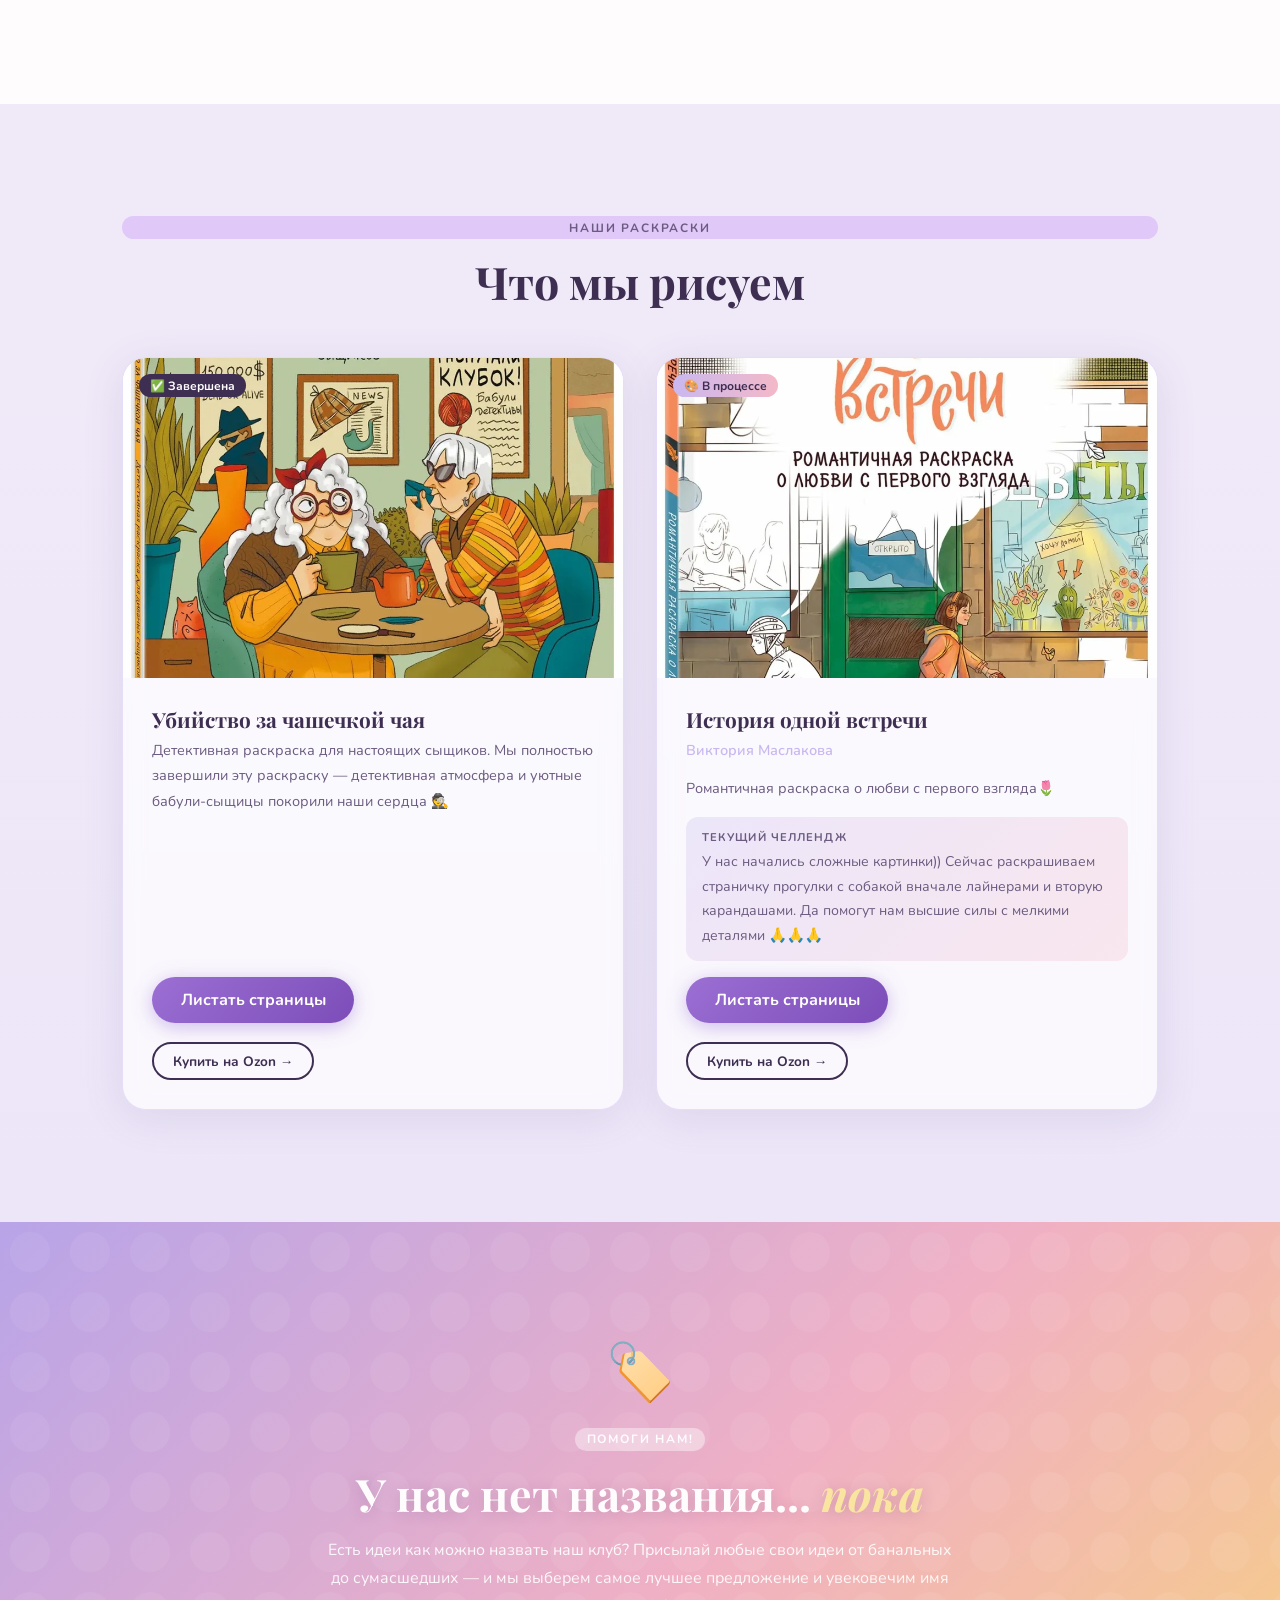
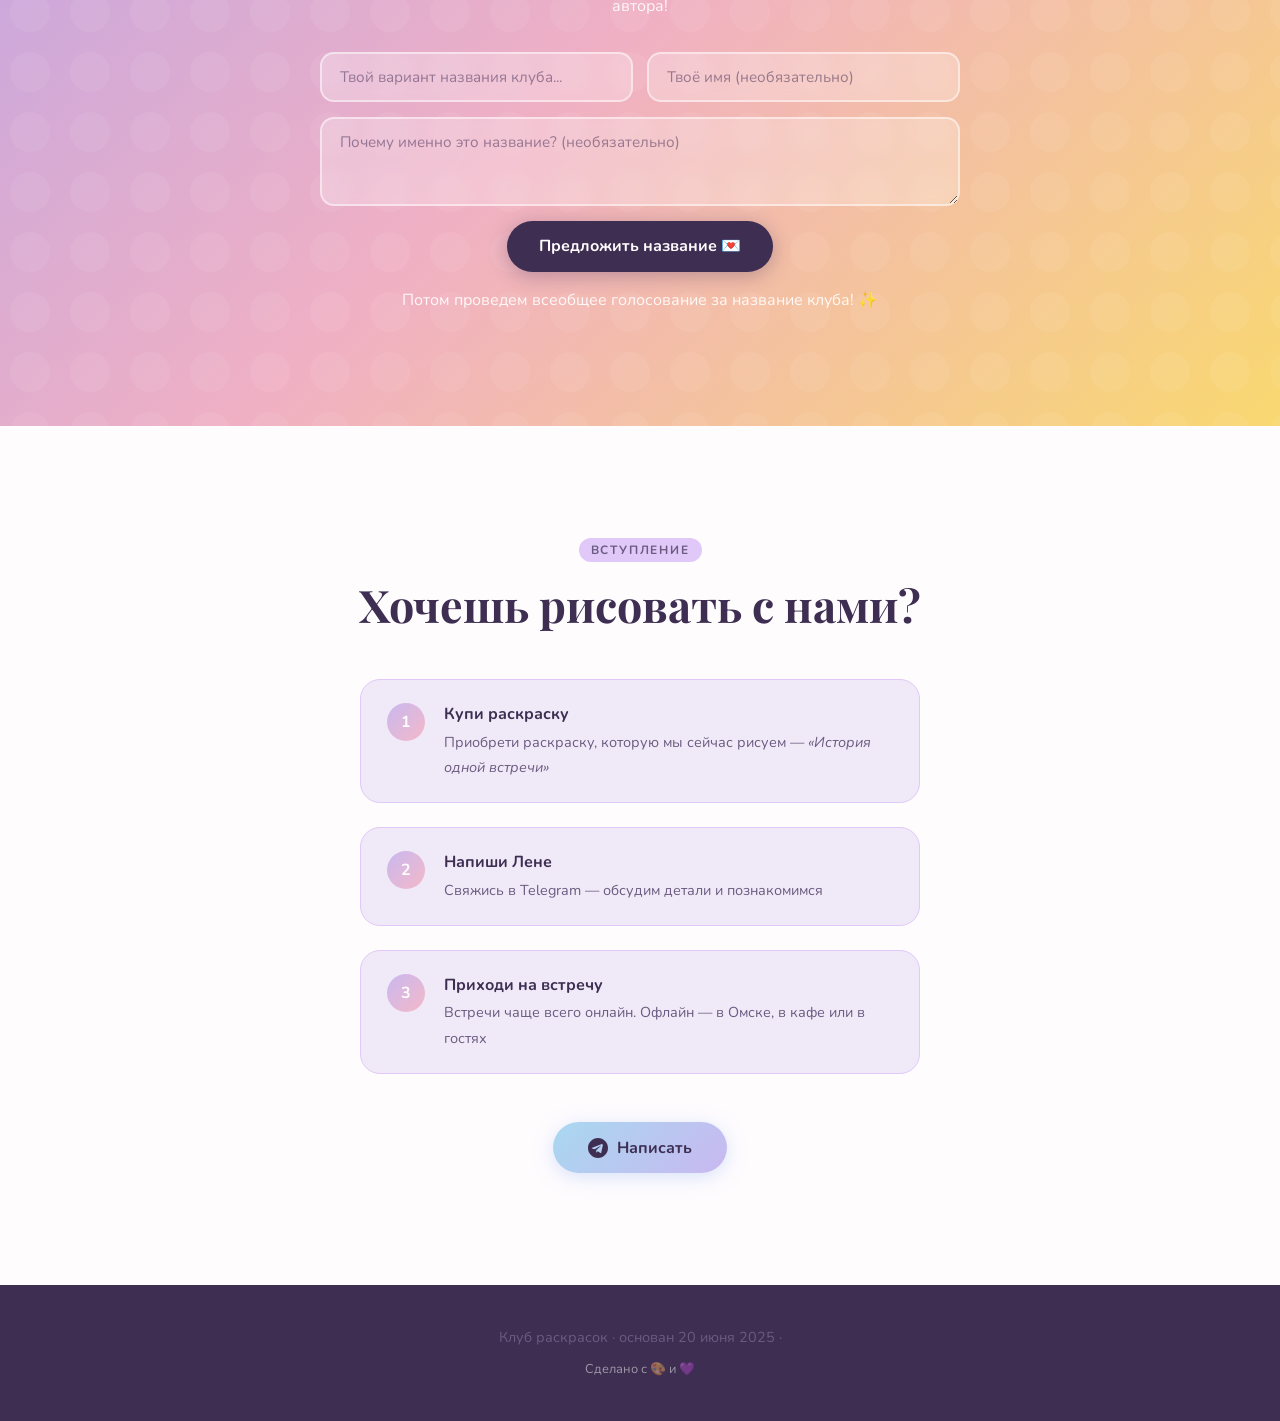
==== commit 2cbafca2: "челлендж слетел, обратно поставила" ====
--- a/index.html
+++ b/index.html
@@ -138,7 +138,7 @@
             <p>Романтичная раскраска о любви с первого взгляда🌷</p>
             <div class="challenge-box">
               <span class="challenge-label">Текущий челлендж</span>
-              <p>Третья страничка — рисуем ее как хотим, лишь бы закончить!</p>
+              <p>У нас начались сложные картинки)) Сейчас раскрашиваем страничку прогулки с собакой вначале лайнерами и вторую карандашами. Да помогут нам высшие силы с мелкими деталями 🙏🙏🙏</p>
             </div>
             <div class="book-buttons"><a href="review-meeting.html" class="btn-review">Листать страницы</a><a href="https://ozon.ru/t/7WxLxIC" target="_blank" rel="noopener" class="btn-outline">Купить на Ozon →</a></div>
           </div>
